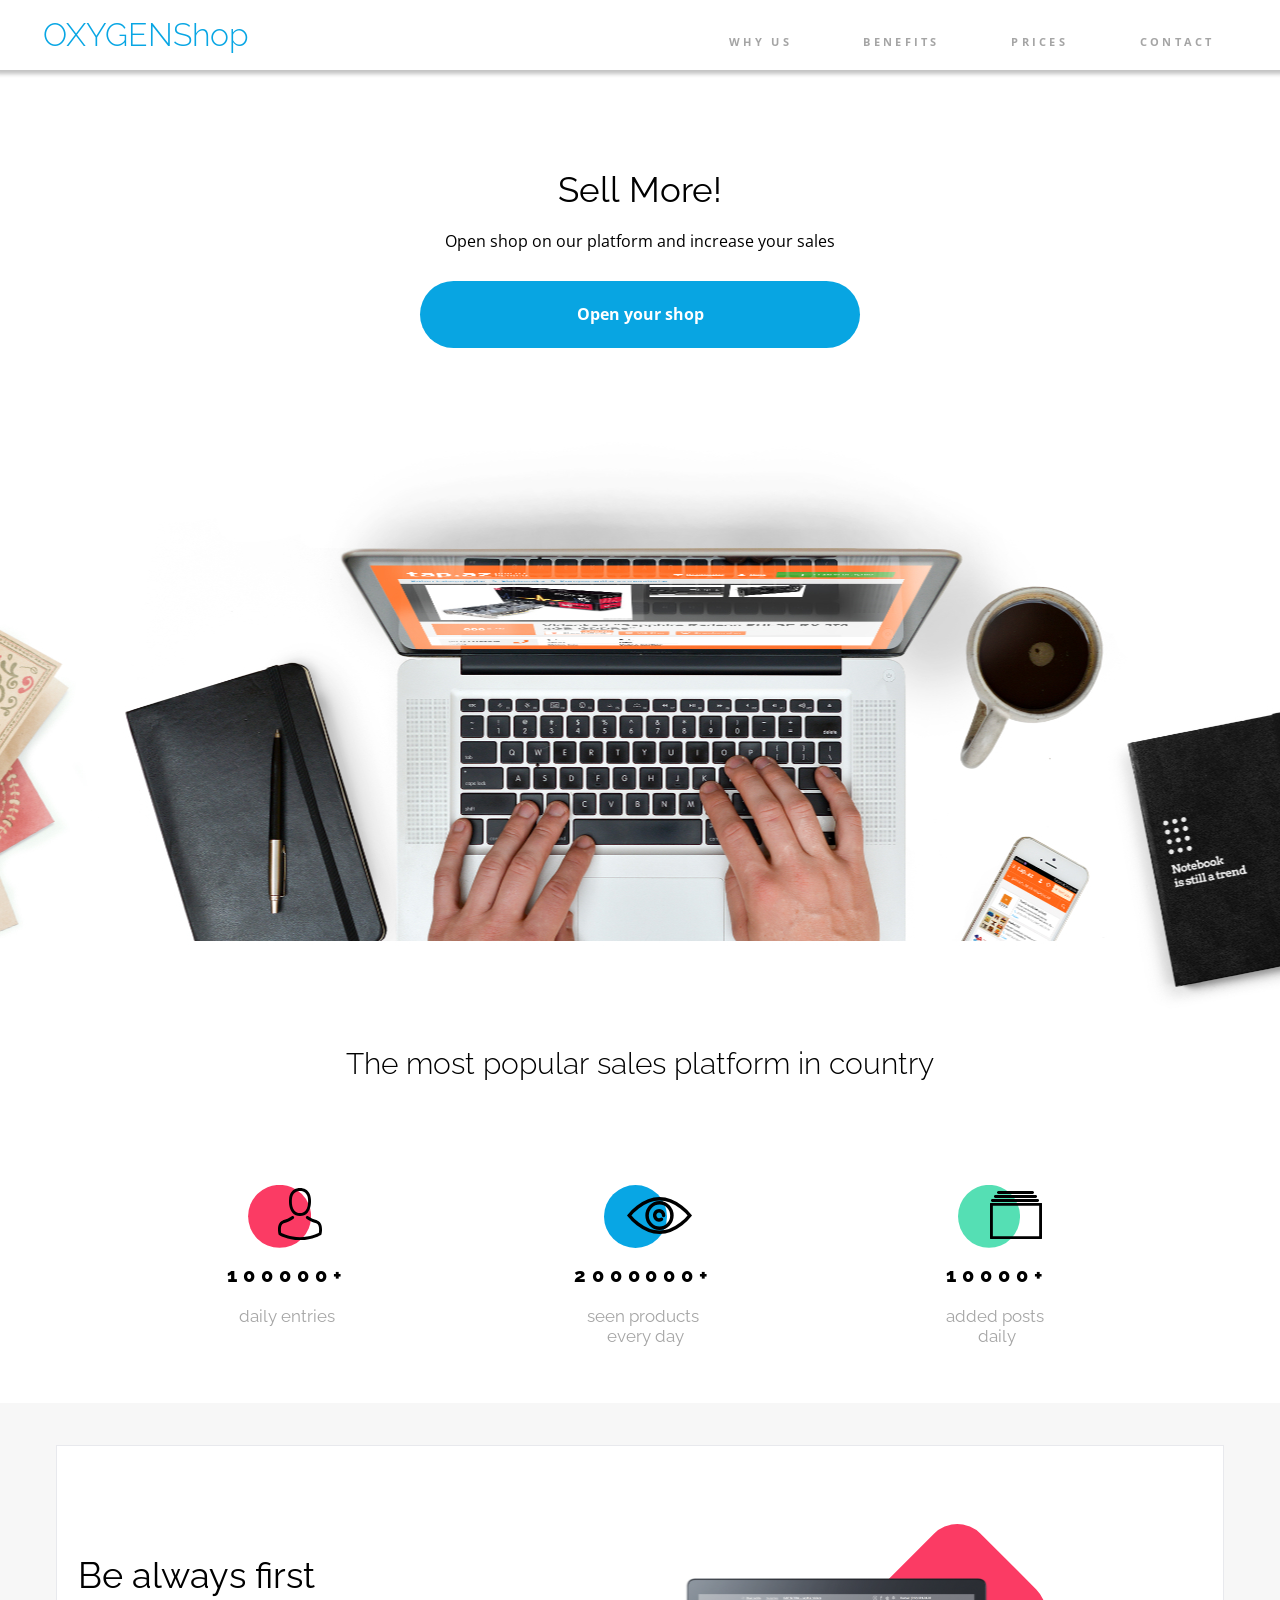
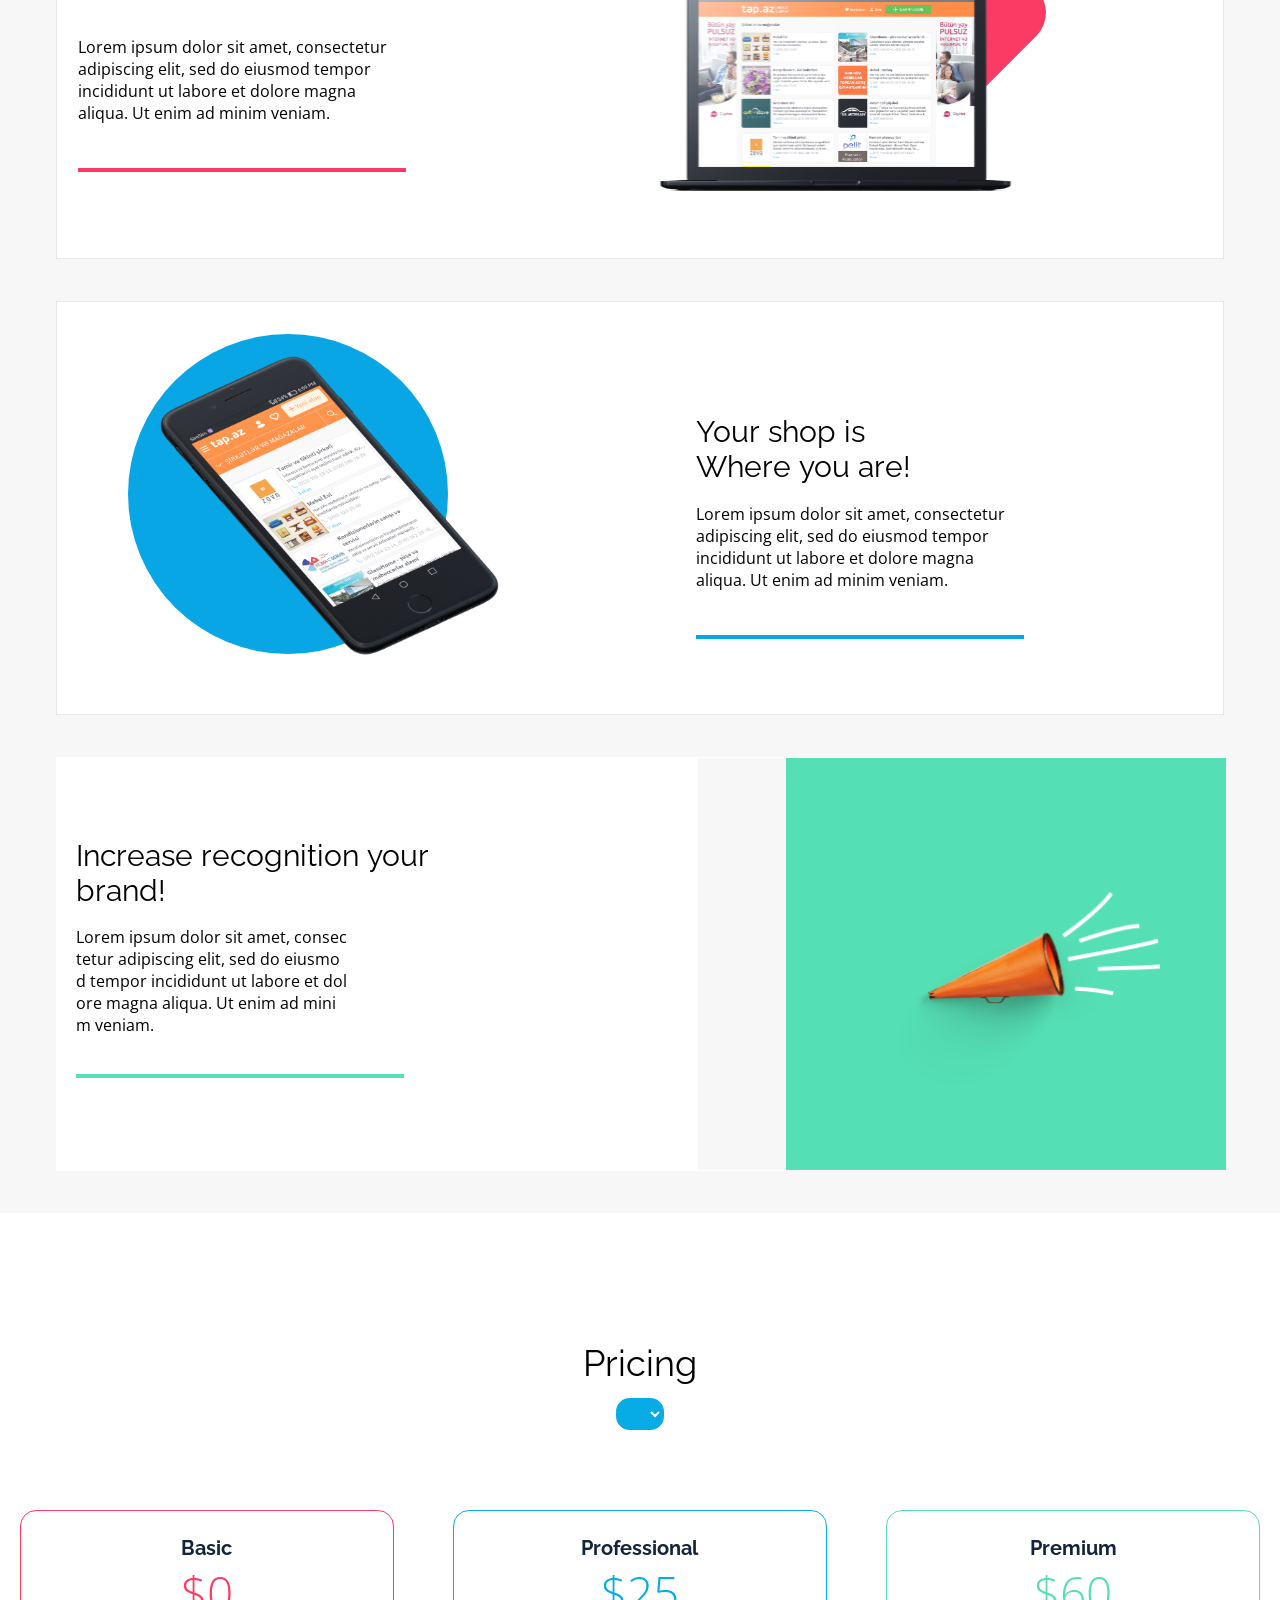
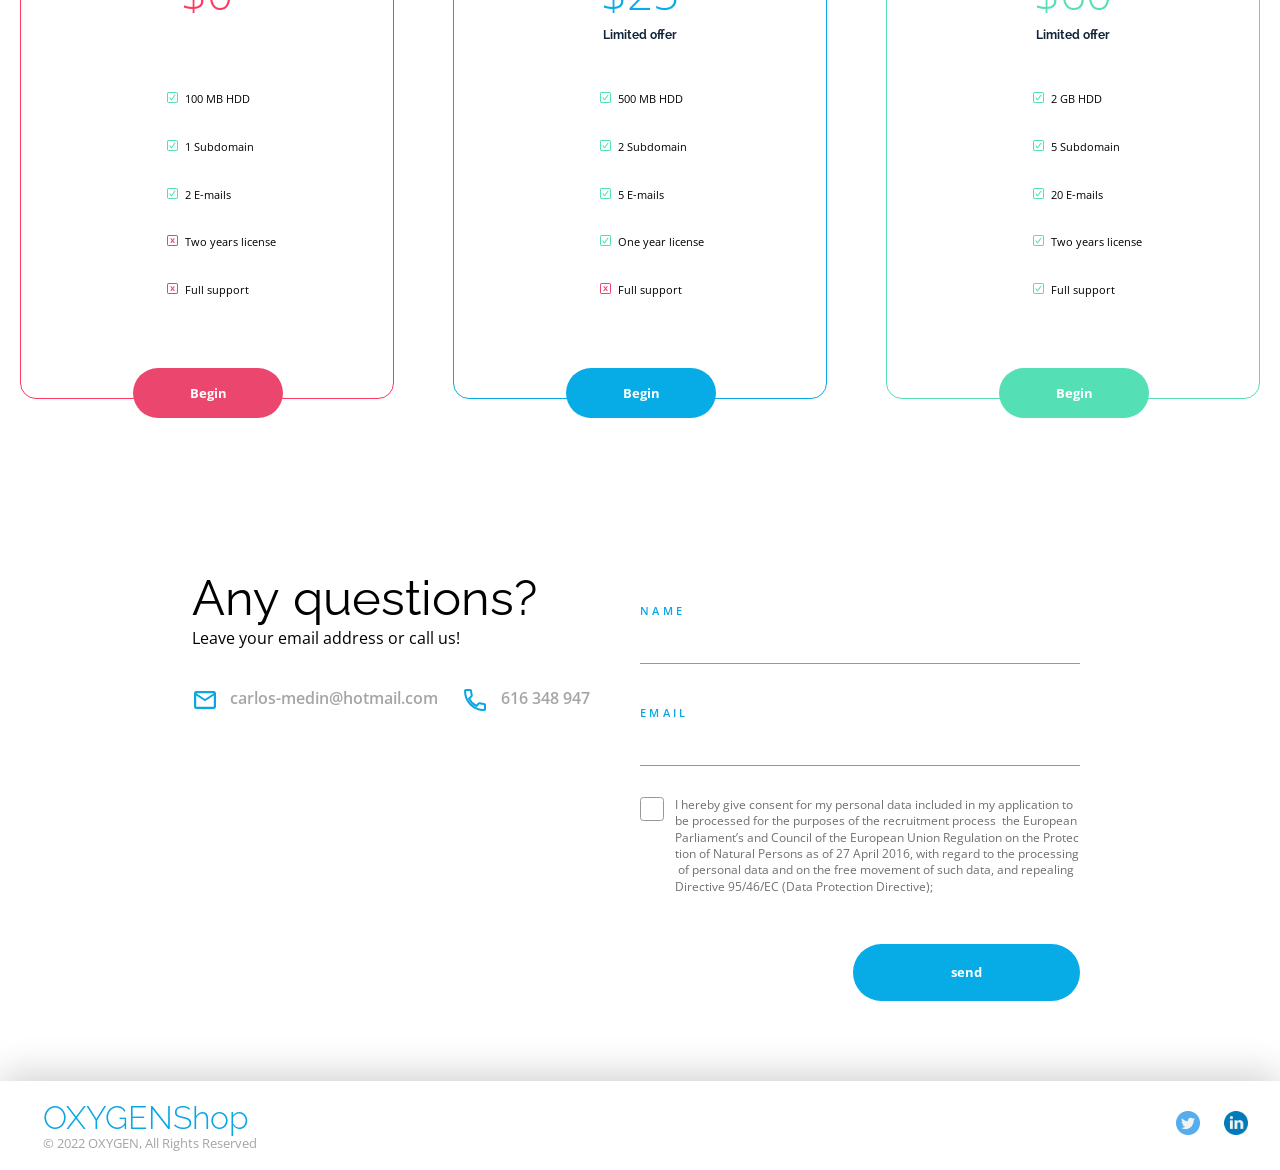
==== index.html @ fbd1d1e2 "Segunda subida - Aplicando JS - Precios" ====
<!DOCTYPE html>
<html lang="en">
<head>
    <meta charset="UTF-8">
    <meta name="viewport" content="width=device-width, initial-scale=1.0">
    <title>Document</title>
    <link type="text/css" href="./style/style.css" rel="stylesheet">
    <link type="text/css" href="./style/query.css" rel="stylesheet">
    <script src="./script/object/menu.js" defer></script>
    <script src="./script/object/bar.js" defer></script>
    <script type="module" src="./script/object/select.js" defer></script>
</head>
<body>
    <!--NAV-->
    <header id="nav" class="header">
        <span class="header__title">OXYGENShop</span>
        <div id="img_menu" class="header__menu"></div>
        <nav id="nav_content" class="header__nav visibility_hidden hide_menu">
            <ul>
                <li><a href="#whyus">Why Us</a></li>
                <li><a href="#benefits">Benefits</a></li>
                <li><a href="#prices">Prices</a></li>
                <li><a href="#contact">Contact</a></li>
            </ul>
        </nav>
    </header>
    <div>
        <div id="progress" class="bar"></div>
    </div>

    <!--MAIN-->
    <main class="main">
        <div class="main__content"> <!--Cambiar div a header-->
            <h1 class="main__content-titulo">Sell&nbsp;More!</h1>
            <p class="main__content-parrafo">Open&nbsp;shop&nbsp;on&nbsp;our&nbsp;platform&nbsp;and 
            increase&nbsp;your&nbsp;sales</p>
        </div>
        <div class="button">Open your shop</div>
    </main>

    <!--CARACTERISTICAS-->
    <section id="whyus" class="caracteristicas">
        <div class="caracteristicas__header"></div>
        <h2 class="caracteristicas__titulo">The&nbsp;most&nbsp;popular&nbsp;sales&nbsp;platform&nbsp;in&nbsp;country</h2>
        
        <div class="elementos">
            <div class="elemento">
                <div class="elemento__imagen"> <!--content Imagenes-->
                    <div class="elemento__imagen__uno"></div>
                    <div class="elemento__imagen__dos"></div>
                </div>
                <span class="elemento__numero">100000+</span>
                <span class="elemento__texto">
                    daily&nbsp;entries
                </span>
            </div>
            
            <div class="elemento">
                <div class="elemento__imagen"> <!--content Imagenes-->
                    <div class="elemento__imagen__uno2"></div>
                    <div class="elemento__imagen__dos2"></div>
                </div>
                <span class="elemento__numero">2000000+</span>
                <span class="elemento__texto">
                    seen&nbsp;products&nbsp;every&nbsp;day
                </span>
            </div>

            <div class="elemento">
                <div class="elemento__imagen"> <!--content Imagenes-->
                    <div class="elemento__imagen__uno3"></div>
                    <div class="elemento__imagen__dos3"></div>
                </div>
                <span class="elemento__numero">10000+</span>
                <span class="elemento__texto">
                    added&nbsp;posts&nbsp;daily
                </span>
            </div>
        </div>
    </section>

    <!--POS-->
    <section id="benefits" class="puntos">
        <div class="card card--padding card--responsive">
            <div class="card__imagen">
                <div class="card__imagen__uno"></div>
                <div class="card__imagen__dos"></div>
            </div>
            <div class="card__texto">
                <h2 class="card__titulo">Be&nbsp;always&nbsp;first</h2>
                <p class="card__parrafo">
                    Lorem&nbsp;ipsum&nbsp;dolor&nbsp;sit&nbsp;amet,&nbsp;consectetur
                    <span>adipiscing&nbsp;elit,&nbsp;sed&nbsp;do&nbsp;eiusmod&nbsp;tempor</span>
                    <span>incididunt&nbsp;ut&nbsp;labore&nbsp;et&nbsp;dolore&nbsp;magna</span>
                    aliqua.&nbsp;Ut&nbsp;enim&nbsp;ad&nbsp;minim&nbsp;veniam.
                </p>
                <hr class="card__separador--rojo">
            </div>
        </div>

        <div class="card card--padding">
            <div class="card__imagen">
                <div class="card__imagen__uno2"></div>
                <div class="card__imagen__dos2"></div>
            </div>
            <div class="card__texto">
                <h2 class="card__titulo2"><span>Your&nbsp;shop&nbsp;is</span><span>Where&nbsp;you&nbsp;are!</span></h2>
                <p class="card__parrafo">
                    Lorem&nbsp;ipsum&nbsp;dolor&nbsp;sit&nbsp;amet,&nbsp;consectetur
                    <span>adipiscing&nbsp;elit,&nbsp;sed&nbsp;do&nbsp;eiusmod&nbsp;tempor</span>
                    <span>incididunt&nbsp;ut&nbsp;labore&nbsp;et&nbsp;dolore&nbsp;magna</span>
                    aliqua.&nbsp;Ut&nbsp;enim&nbsp;ad&nbsp;minim&nbsp;veniam.
                </p>
                <hr class="card__separador--azul">
            </div>
        </div>

        <div class="card card--redimension">
            <div class="card__texto card__texto--center">
                <h2 class="card__titulo3"><span class="card__span">Increase</span><span class="card__span">&nbsp;recognition&nbsp;your</span><span>brand!</span></h2>
                <p class="card__parrafo2">
                    Lorem&nbsp;ipsum&nbsp;dolor&nbsp;sit&nbsp;amet,&nbsp;consectetur&nbsp;adipiscing&nbsp;elit,&nbsp;sed&nbsp;do&nbsp;eiusmod&nbsp;tempor&nbsp;incididunt&nbsp;ut&nbsp;labore&nbsp;et&nbsp;dolore&nbsp;magna&nbsp;aliqua.&nbsp;Ut&nbsp;enim&nbsp;ad&nbsp;minim&nbsp;veniam.
                </p>
                <hr class="card__separador--verde">
            </div>
            
            <div class="card--background">
                <div class="card__imagen2">
                    <div class="card__imagen2__uno3"></div>
                </div>
            </div>
        </div>
    </section>

    <!-- PRECIOS //EUR, USD, GBP -->
        <section id="prices" class="precios"> 
            <h2 class="precios__titulo">Pricing</h2>
            <select class="precios__unidades" id="unidad_precio">
                <!--<option value="EUR">EUR</option>
                <option value="USD">USD</option>
                <option value="GBP">GBP</option>-->
            </select>
            <div class="precios__content">
                <div class="precio precio--basic"><!--class=Preciocontainer-->
                    <div class="precio__content"><!--Precio Standar-->
                        <span class="precio__content__tit">Basic</span>
                        <span class="precio__content__eur precio__content__eur--basic">$0</span>
                        <span class="precio__content__oferta precio__content__oferta--display">Limited offer</span>
                    </div>
                    <div class="precio__lista">
                        <ul>
                            <li class="check">100&nbsp;MB&nbsp;HDD</li>
                            <li class="check">1&nbsp;Subdomain</li>
                            <li class="check">2&nbsp;E-mails</li>
                            <li class="none">Two&nbsp;years&nbsp;license</li>
                            <li class="none">Full&nbsp;support</li>
                        </ul>
                    </div>
                    <div class="precio__boton precio__boton--basic">Begin</div>
                </div>

                <div class="precio precio--professional">
                    <div class="precio__content precio__content--margin"><!--Precio Professional-->
                        <span class="precio__content__tit">Professional</span>
                        <span class="precio__content__eur precio__content__eur--professional">$25</span>
                        <span class="precio__content__oferta">Limited offer</span>
                    </div>
                    <div class="precio__lista">
                        <ul>
                            <li class="check">500&nbsp;MB&nbsp;HDD</li>
                            <li class="check">2&nbsp;Subdomain</li>
                            <li class="check">5&nbsp;E-mails</li>
                            <li class="check">One&nbsp;year&nbsp;license</li>
                            <li class="none">Full&nbsp;support</li>
                        </ul>
                    </div>
                    <div class="precio__boton precio__boton--professional">Begin</div>
                </div>

                <div class="precio precio--premium">
                    <div class="precio__content precio__content--margin"><!--Precio Premium-->
                        <span class="precio__content__tit">Premium</span>
                        <span class="precio__content__eur precio__content__eur--premium">$60</span>
                        <span class="precio__content__oferta">Limited offer</span>
                    </div>
                    <div class="precio__lista">
                        <ul>
                            <li class="check">2&nbsp;GB&nbsp;HDD</li>
                            <li class="check">5&nbsp;Subdomain</li>
                            <li class="check">20&nbsp;E-mails</li>
                            <li class="check">Two&nbsp;years&nbsp;license</li>
                            <li class="check">Full&nbsp;support</li>
                        </ul>
                    </div>
                    <div class="precio__boton precio__boton--premium">Begin</div>
                </div>
            </div>
        </section>

        <section id="contact" class="form"> 
            <div class="form__contact">
                <h2 class="form__titulo">Any&nbsp;questions?</h2>
                <p class="form__parrafo">Leave&nbsp;your&nbsp;email&nbsp;address&nbsp;or&nbsp;call&nbsp;us!</p>
                
                <div class="form__mail">
                    <div class="form__mail__imagen"></div>
                    <div class="form__mail__info">carlos-medin@hotmail.com</div>
                </div>
                
                <div class="form__telefono">
                    <div class="form__telefono__imagen"></div>
                    <div class="form__telefono__info">616&nbsp;348&nbsp;947</div>
                </div>
            </div>
            
            <form class="form__inputs">
                <div class="form__inputs__text">
                    <div class="form__name">
                        <label for="nombre" class="form__name__label">NAME</label>
                        <input type="text" id="nombre" name="nombre" pattern="[a-zA-Z]"
                            maxlength="15"  class="form__name__input" required>
                    </div>
                    <div class="form__email">
                        <label for="email" class="form__email__label">EMAIL</label>
                        <input type="email" id="email" name="email" pattern="^[a-zA-Z0-9._-]+@[a-zA-Z0-9.-]+\.[a-zA-Z]{2,6}$"
                            maxlength="35" class="form__email__input" required>
                    </div>
                </div>
                <div class="form__checkbox">
                    <input type="checkbox" id="check" name="check" class="form__checkbox__input" required>
                    <label for="check" class="form__checkbox__label">
                        I&nbsp;hereby&nbsp;give&nbsp;consent&nbsp;for&nbsp;my&nbsp;personal&nbsp;data&nbsp;included&nbsp;in&nbsp;my&nbsp;application&nbsp;to&nbsp;be&nbsp;processed&nbsp;for&nbsp;the&nbsp;purposes&nbsp;of&nbsp;the&nbsp;recruitment&nbsp;process&nbsp&nbsp;the&nbsp;European&nbsp;Parliament’s&nbsp;and&nbsp;Council&nbsp;of&nbsp;the&nbsp;European&nbsp;Union&nbsp;Regulation&nbsp;on&nbsp;the&nbsp;Protection&nbsp;of&nbsp;Natural&nbsp;Persons&nbsp;as&nbsp;of&nbsp;27&nbsp;April&nbsp;2016,&nbsp;with&nbsp;regard&nbsp;to&nbsp;the&nbsp;processing&nbsp;of&nbsp;personal&nbsp;data&nbsp;and&nbsp;on&nbsp;the&nbsp;free&nbsp;movement&nbsp;of&nbsp;such&nbsp;data,&nbsp;and&nbsp;repealing&nbsp;Directive&nbsp;95/46/EC&nbsp;(Data&nbsp;Protection&nbsp;Directive);
                    </label>
                </div>
                <div class="form__boton">
                    <input type="submit" class="form__btn" value="send">
                </div>
            </form>
        </section> <!--.+@gmail\.com-->

        
        <footer class="footer">
            <a href="#nav">
                <div class="footer__texto">
                    <span class="footer__title">OXYGENShop</span>
                    <span class="footer__sub">
                        ©&nbsp;2022&nbsp;OXYGEN,&nbsp;All&nbsp;Rights&nbsp;Reserved
                    </span>
                </div>
            </a>
            
            <div class="footer__imagenes">
                <a href="https://www.linkedin.com/in/carlosmedinasalas/" target="_blank"><div class="footer__imagenes__twitter"></div></a>
                <a href="https://www.linkedin.com/in/carlosmedinasalas/" target="_blank"><div class="footer__imagenes__facebook"></div></a>
            </div>
        </footer>
        
</body>
</html>
---- style/style.css ----
@import url('./nav.css');
@import url('./main.css');
@import url('./caracteristicas.css');
@import url('./card.css');
@import url('./card_precio.css');
@import url('./form.css');
@import url('./footer.css');

@font-face {
    font-family: 'Raleway';
    src: url('../recursos/fonts/Raleway.ttf');
}

@font-face {
    font-family: 'Open Sans';
    src: url('../recursos/fonts/OpenSans.ttf');
}

html{
    scroll-behavior: smooth;
}

* {
    box-sizing: border-box;
    margin: 0;
    padding: 0;
}

body {
    min-width: 320px;
}
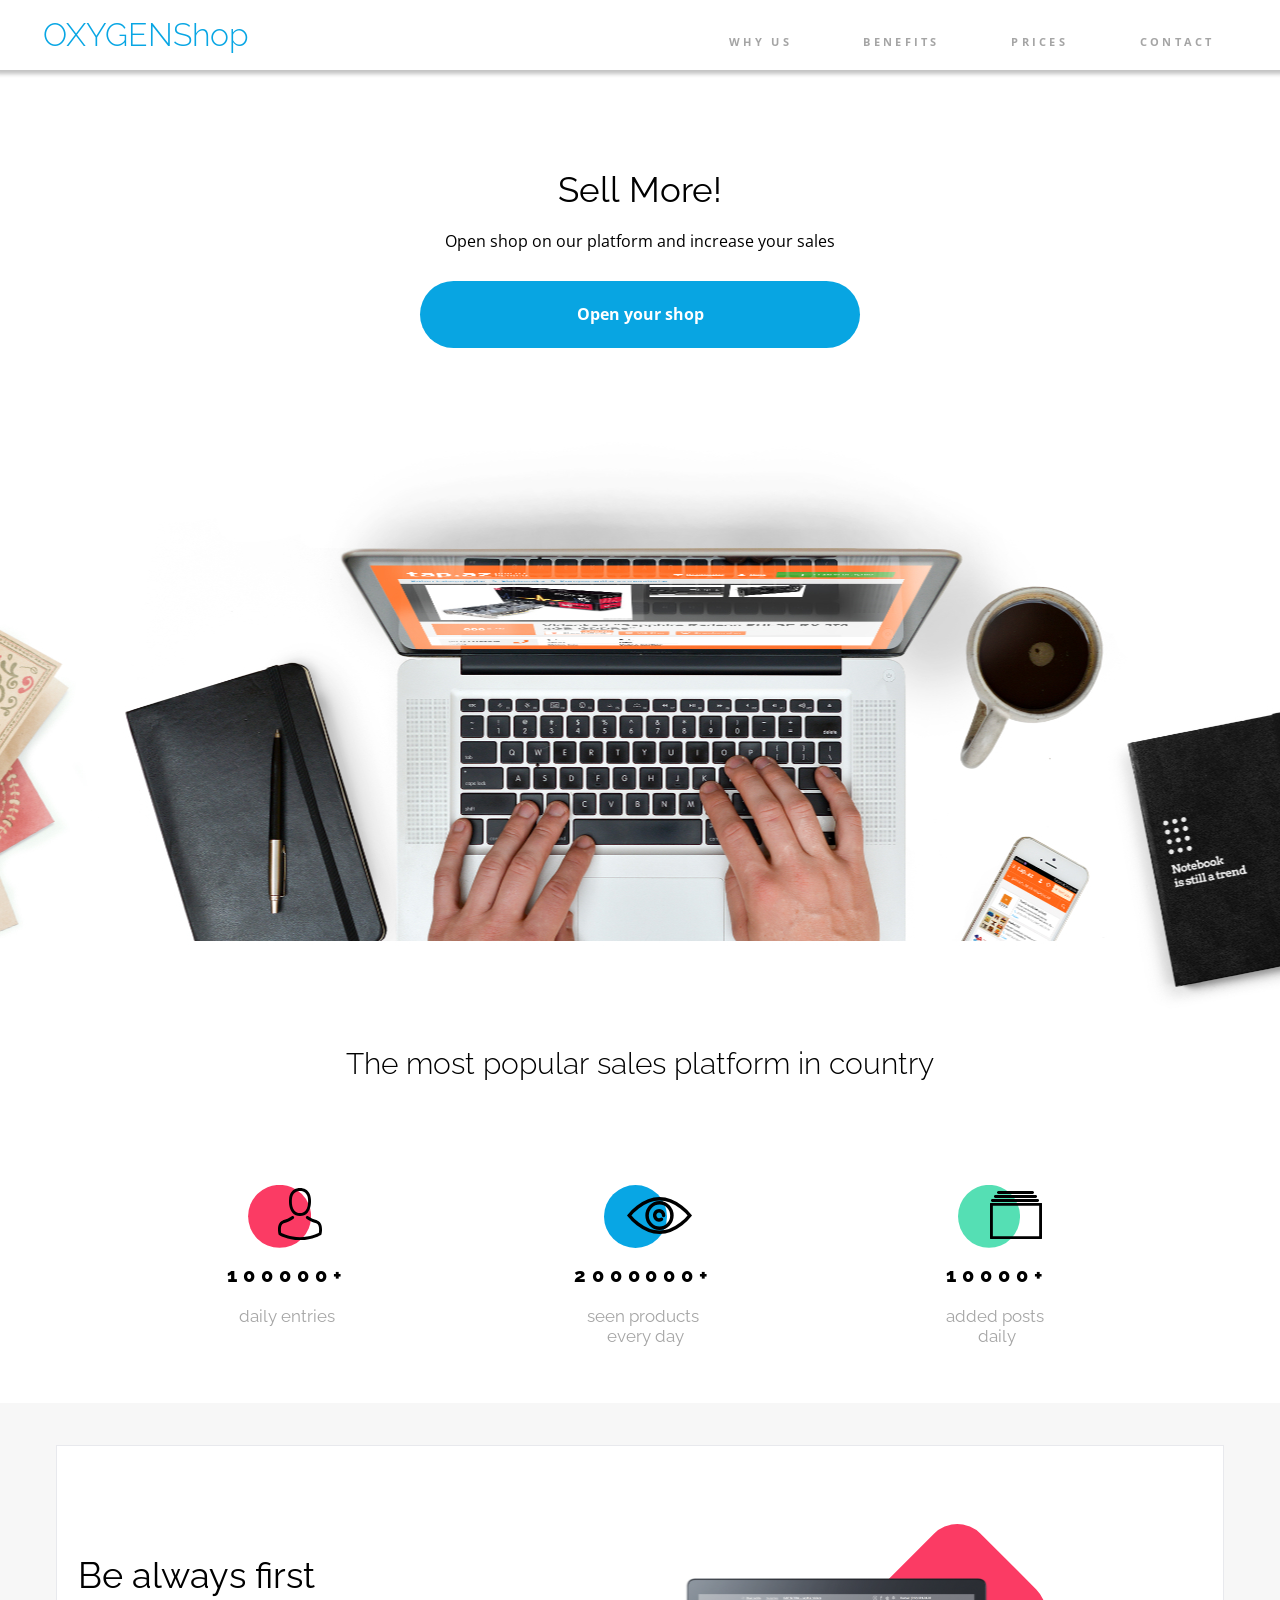
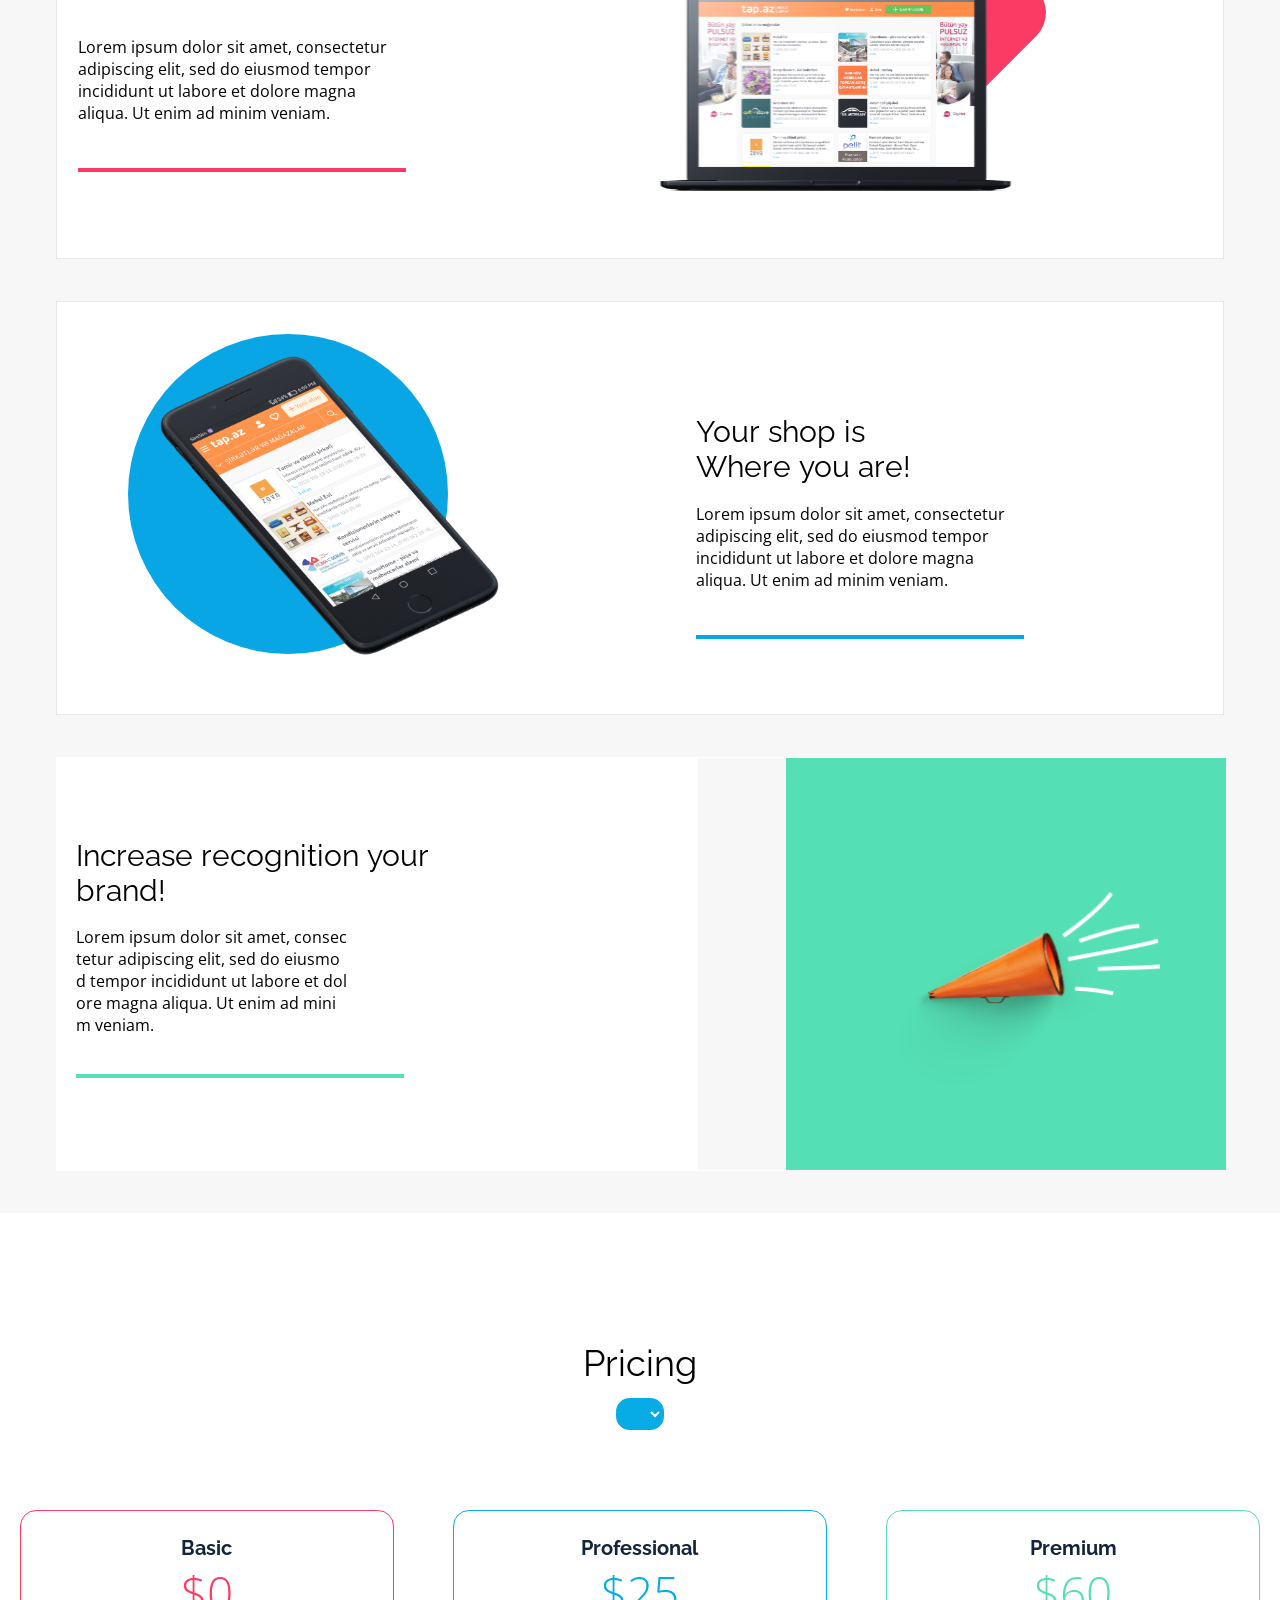
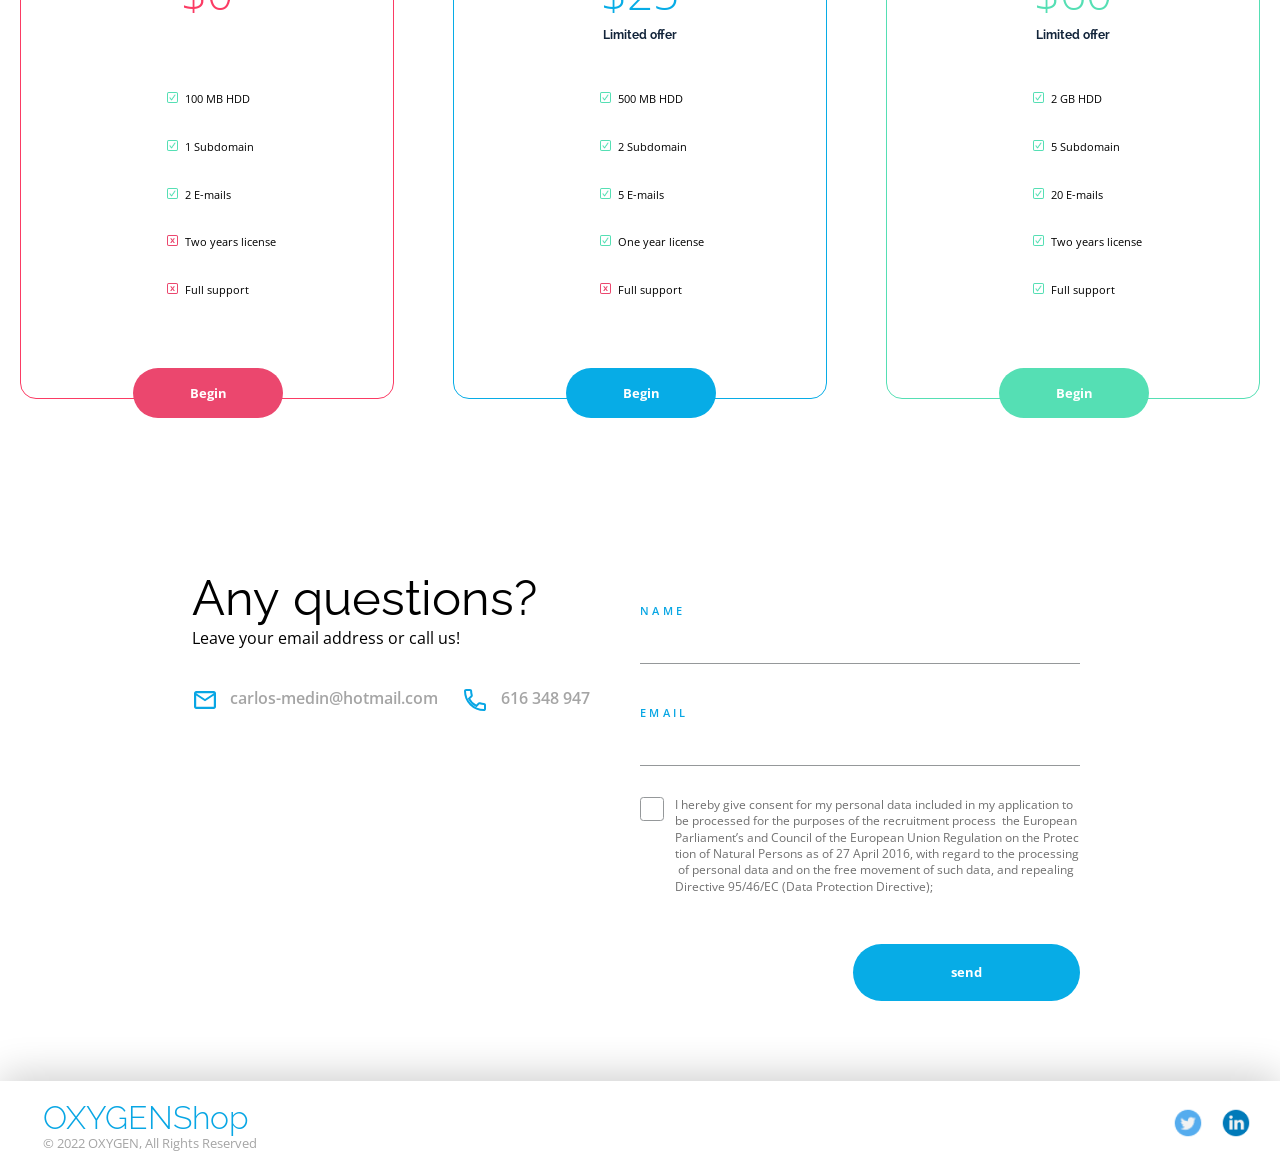
==== commit 0ab4b27b: "Tercera subida - Aplicando JS - Precios y btnup" ====
--- a/index.html
+++ b/index.html
@@ -5,10 +5,10 @@
     <meta name="viewport" content="width=device-width, initial-scale=1.0">
     <title>Document</title>
     <link type="text/css" href="./style/style.css" rel="stylesheet">
-    <link type="text/css" href="./style/query.css" rel="stylesheet">
     <script src="./script/object/menu.js" defer></script>
     <script src="./script/object/bar.js" defer></script>
     <script type="module" src="./script/object/select.js" defer></script>
+    <script src="./script/object/btnup.js" defer></script>
 </head>
 <body>
     <!--NAV-->
@@ -28,6 +28,11 @@
         <div id="progress" class="bar"></div>
     </div>
 
+    <!--boton up-->
+    <div id="btnup" class="btnup">
+        <div class="btnup__img"></div>
+    </div>
+
     <!--MAIN-->
     <main class="main">
         <div class="main__content"> <!--Cambiar div a header-->
@@ -135,10 +140,7 @@
     <!-- PRECIOS //EUR, USD, GBP -->
         <section id="prices" class="precios"> 
             <h2 class="precios__titulo">Pricing</h2>
-            <select class="precios__unidades" id="unidad_precio">
-                <!--<option value="EUR">EUR</option>
-                <option value="USD">USD</option>
-                <option value="GBP">GBP</option>-->
+            <select class="precios__unidades" id="unidad_precio"> <!--SELECT UNIDADES-->
             </select>
             <div class="precios__content">
                 <div class="precio precio--basic"><!--class=Preciocontainer-->
--- a/style/style.css
+++ b/style/style.css
@@ -5,6 +5,7 @@
 @import url('./card_precio.css');
 @import url('./form.css');
 @import url('./footer.css');
+@import url('./btnup.css');
 
 @font-face {
     font-family: 'Raleway';
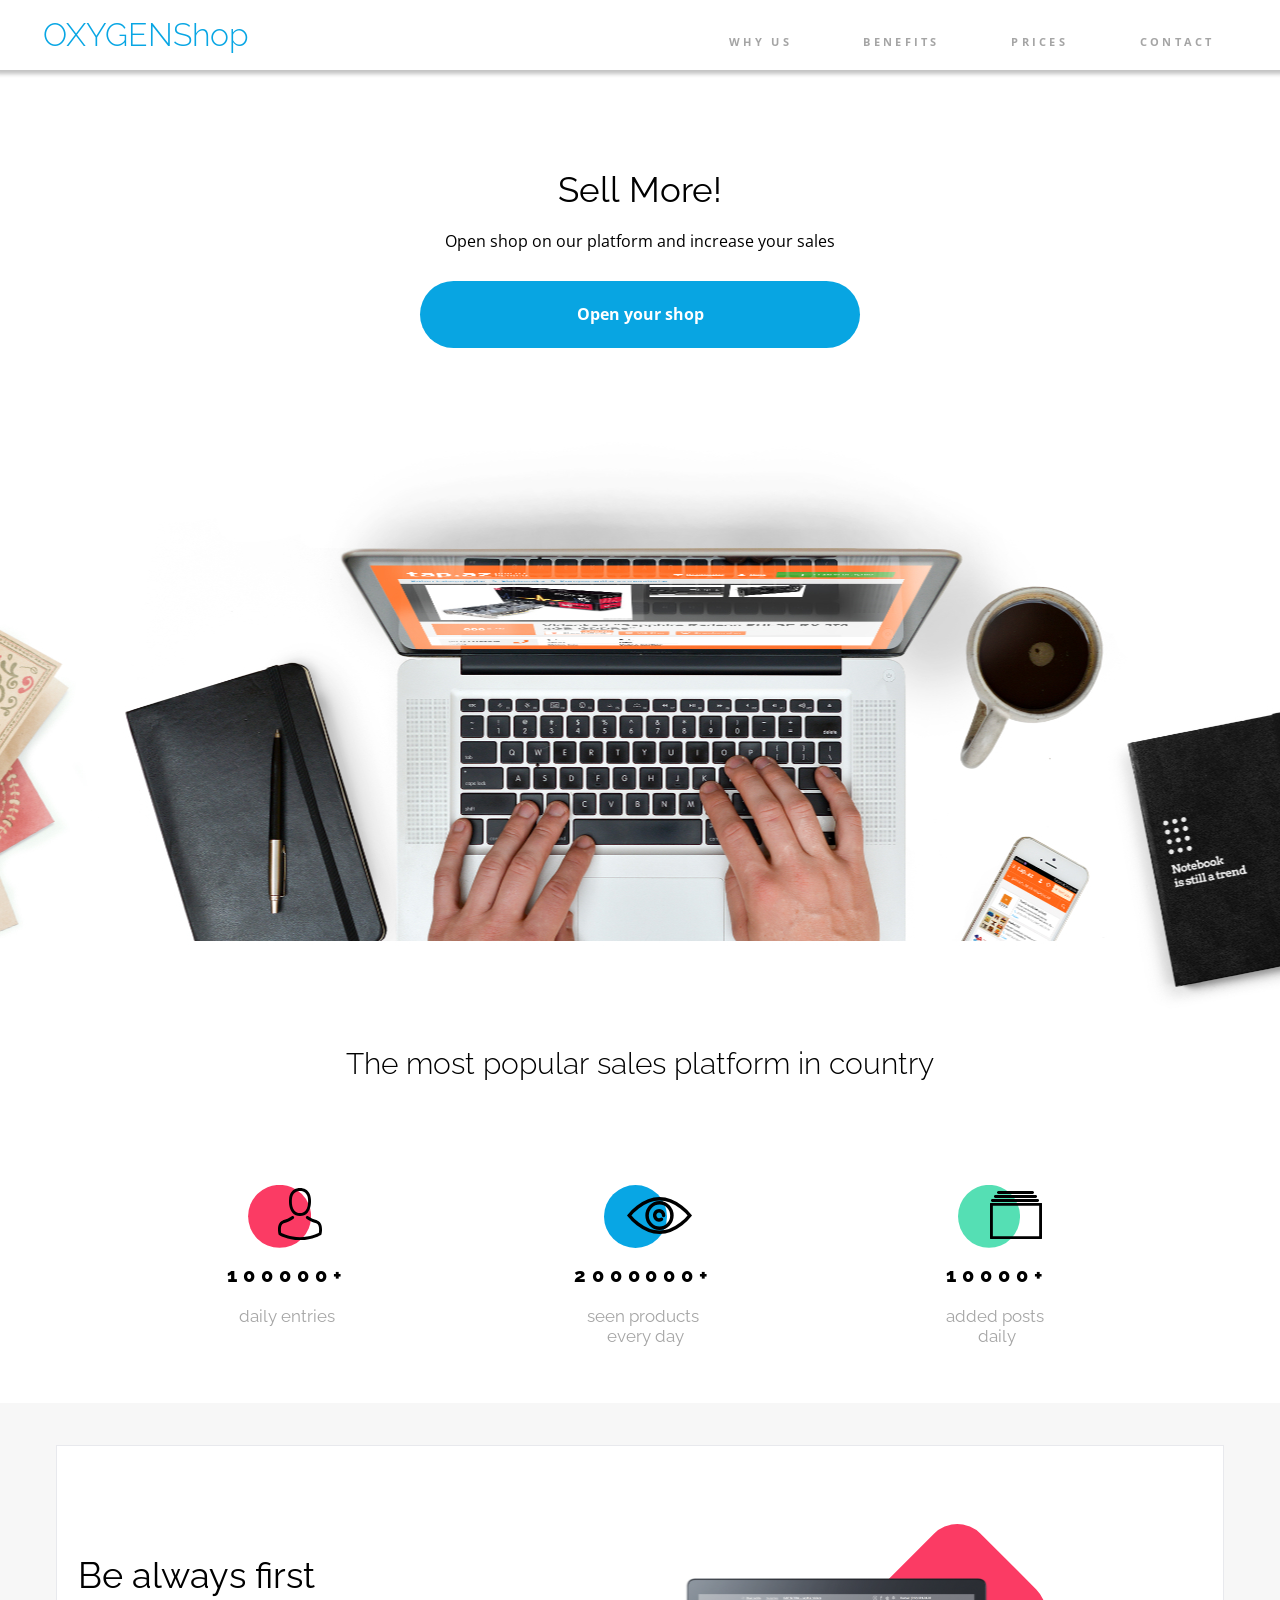
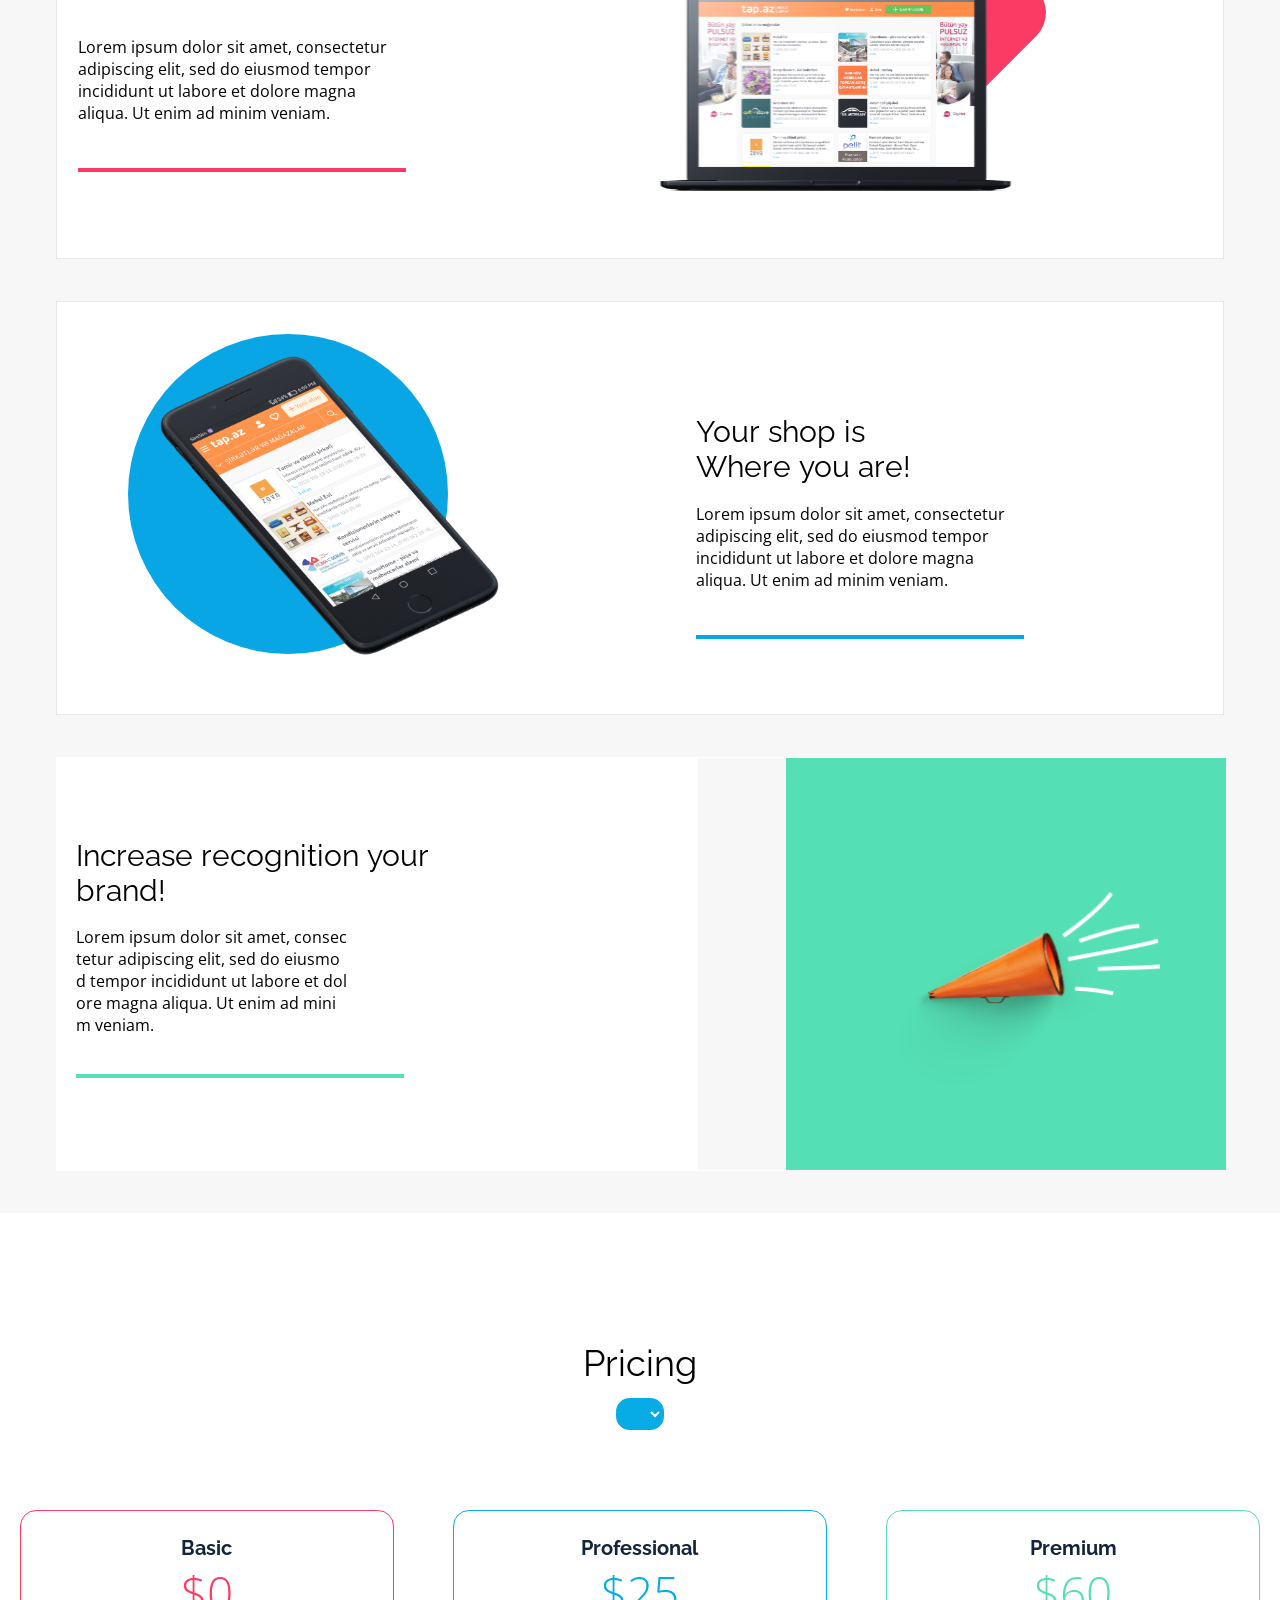
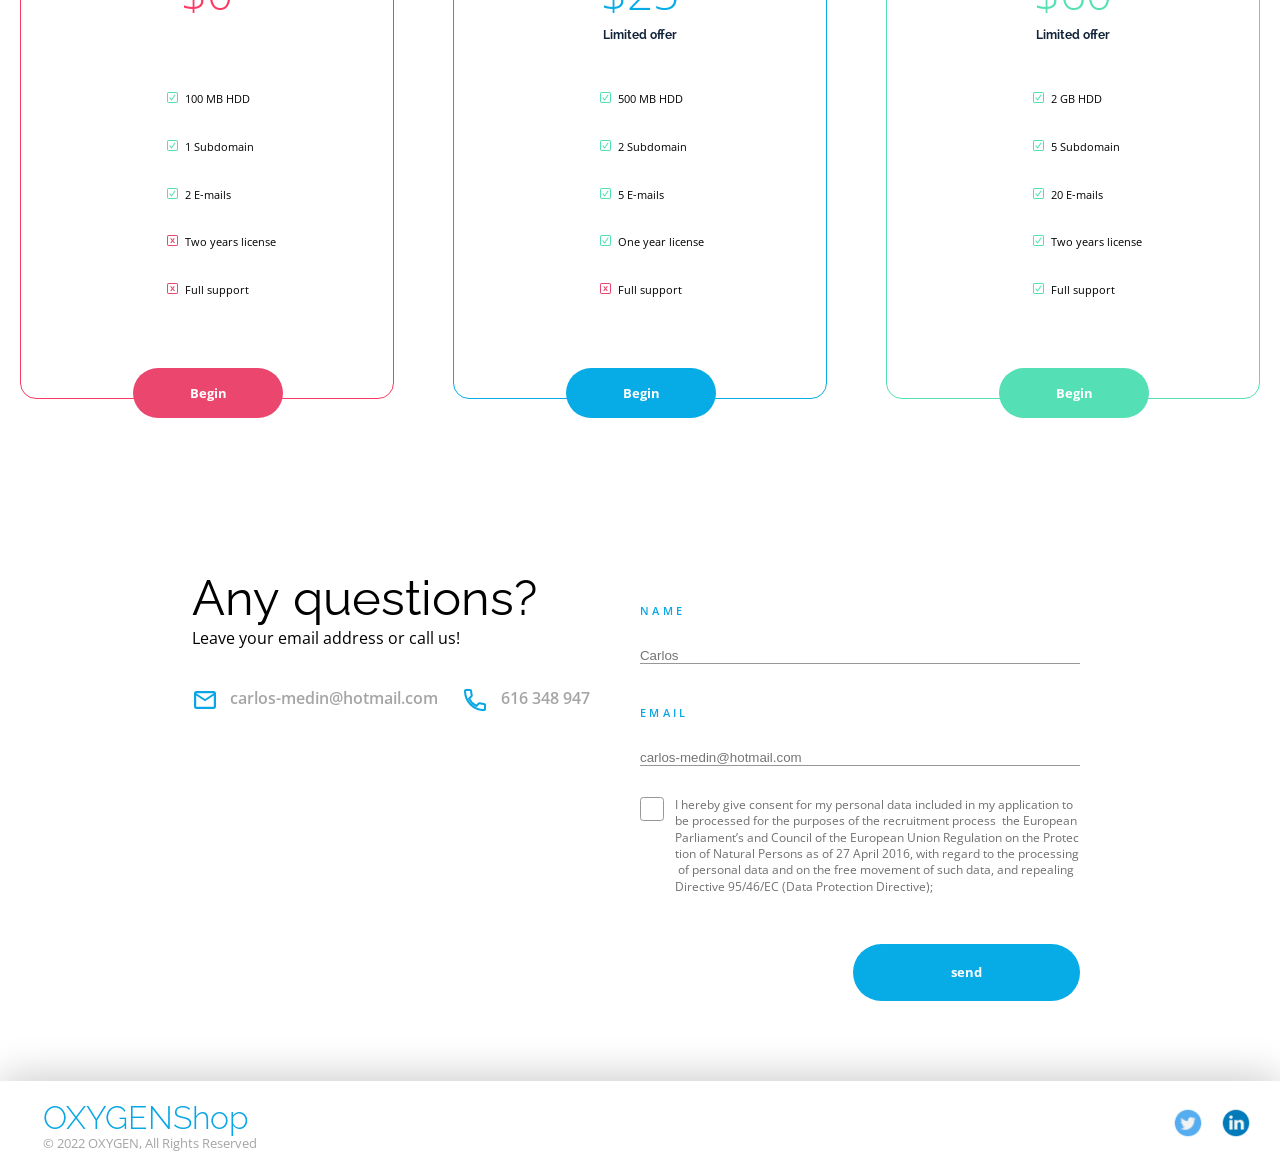
==== commit 2fc9ee6c: "Quinta subida - Aplicando JS - Formulario" ====
--- a/index.html
+++ b/index.html
@@ -9,6 +9,7 @@
     <script src="./script/object/bar.js" defer></script>
     <script type="module" src="./script/object/select.js" defer></script>
     <script src="./script/object/btnup.js" defer></script>
+    <script src="./script/helperForm.js" defer></script>
 </head>
 <body>
     <!--NAV-->
@@ -24,8 +25,22 @@
             </ul>
         </nav>
     </header>
-    <div>
-        <div id="progress" class="bar"></div>
+    <div class="bae"><!--Bar esta en nav.scss-->
+        <div id="progress" class="bar__progress"></div>
+    </div>
+
+    <!--DIV Notificaciones-->
+    <div id="notificaciones" class="notificaciones notificaciones--hide">
+        <div class="notificaciones__message">
+            <h3>Formato de Formulario</h3>
+            <ul>
+                <li>Nombre y Correo obligatorios</li>
+                <li>Nombre, solo admite letras</li>
+                <li>Nombre, tiene una longitud minima de 2 letras</li>
+                <li>Correo, tiene un formato de: name@service.domain</li>
+                <li>Casilla marcada obligatoria</li>
+            </ul>
+        </div>
     </div>
 
     <!--boton up-->
@@ -215,21 +230,21 @@
                 </div>
             </div>
             
-            <form class="form__inputs">
+            <form class="form__inputs" id="formulario" action="" method="">
                 <div class="form__inputs__text">
                     <div class="form__name">
                         <label for="nombre" class="form__name__label">NAME</label>
-                        <input type="text" id="nombre" name="nombre" pattern="[a-zA-Z]"
-                            maxlength="15"  class="form__name__input" required>
+                        <input placeholder="Carlos" type="text" id="nombre" name="nombre" maxlength="25" class="form__name__input">
+                        <span id="message_nombre"></span>
                     </div>
                     <div class="form__email">
                         <label for="email" class="form__email__label">EMAIL</label>
-                        <input type="email" id="email" name="email" pattern="^[a-zA-Z0-9._-]+@[a-zA-Z0-9.-]+\.[a-zA-Z]{2,6}$"
-                            maxlength="35" class="form__email__input" required>
+                        <input placeholder="carlos-medin@hotmail.com" type="text" id="email" name="email" maxlength="35" class="form__email__input">
+                        <span id="message_email"></span>
                     </div>
                 </div>
                 <div class="form__checkbox">
-                    <input type="checkbox" id="check" name="check" class="form__checkbox__input" required>
+                    <input type="checkbox" id="check" name="check" class="form__checkbox__input">
                     <label for="check" class="form__checkbox__label">
                         I&nbsp;hereby&nbsp;give&nbsp;consent&nbsp;for&nbsp;my&nbsp;personal&nbsp;data&nbsp;included&nbsp;in&nbsp;my&nbsp;application&nbsp;to&nbsp;be&nbsp;processed&nbsp;for&nbsp;the&nbsp;purposes&nbsp;of&nbsp;the&nbsp;recruitment&nbsp;process&nbsp&nbsp;the&nbsp;European&nbsp;Parliament’s&nbsp;and&nbsp;Council&nbsp;of&nbsp;the&nbsp;European&nbsp;Union&nbsp;Regulation&nbsp;on&nbsp;the&nbsp;Protection&nbsp;of&nbsp;Natural&nbsp;Persons&nbsp;as&nbsp;of&nbsp;27&nbsp;April&nbsp;2016,&nbsp;with&nbsp;regard&nbsp;to&nbsp;the&nbsp;processing&nbsp;of&nbsp;personal&nbsp;data&nbsp;and&nbsp;on&nbsp;the&nbsp;free&nbsp;movement&nbsp;of&nbsp;such&nbsp;data,&nbsp;and&nbsp;repealing&nbsp;Directive&nbsp;95/46/EC&nbsp;(Data&nbsp;Protection&nbsp;Directive);
                     </label>
--- a/style/style.css
+++ b/style/style.css
@@ -6,6 +6,7 @@
 @import url('./form.css');
 @import url('./footer.css');
 @import url('./btnup.css');
+@import url('./notificaciones.css');
 
 @font-face {
     font-family: 'Raleway';
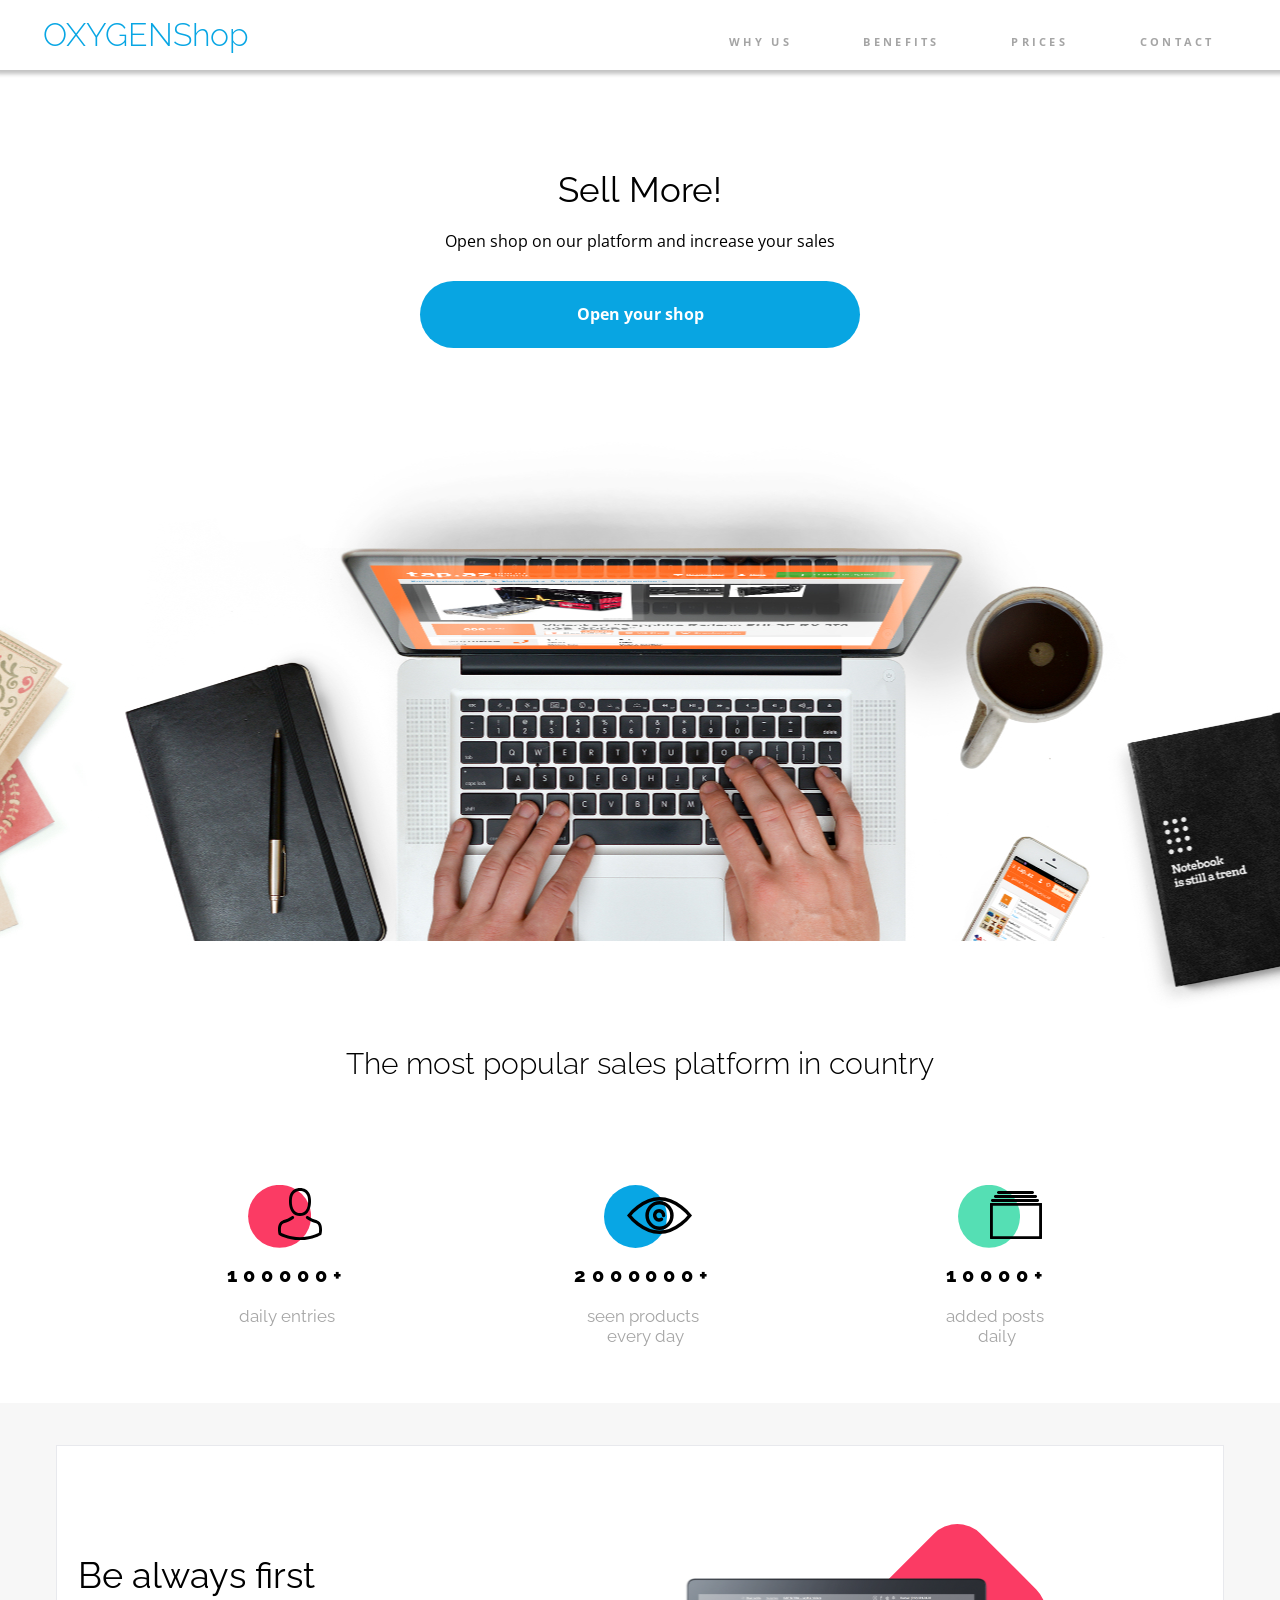
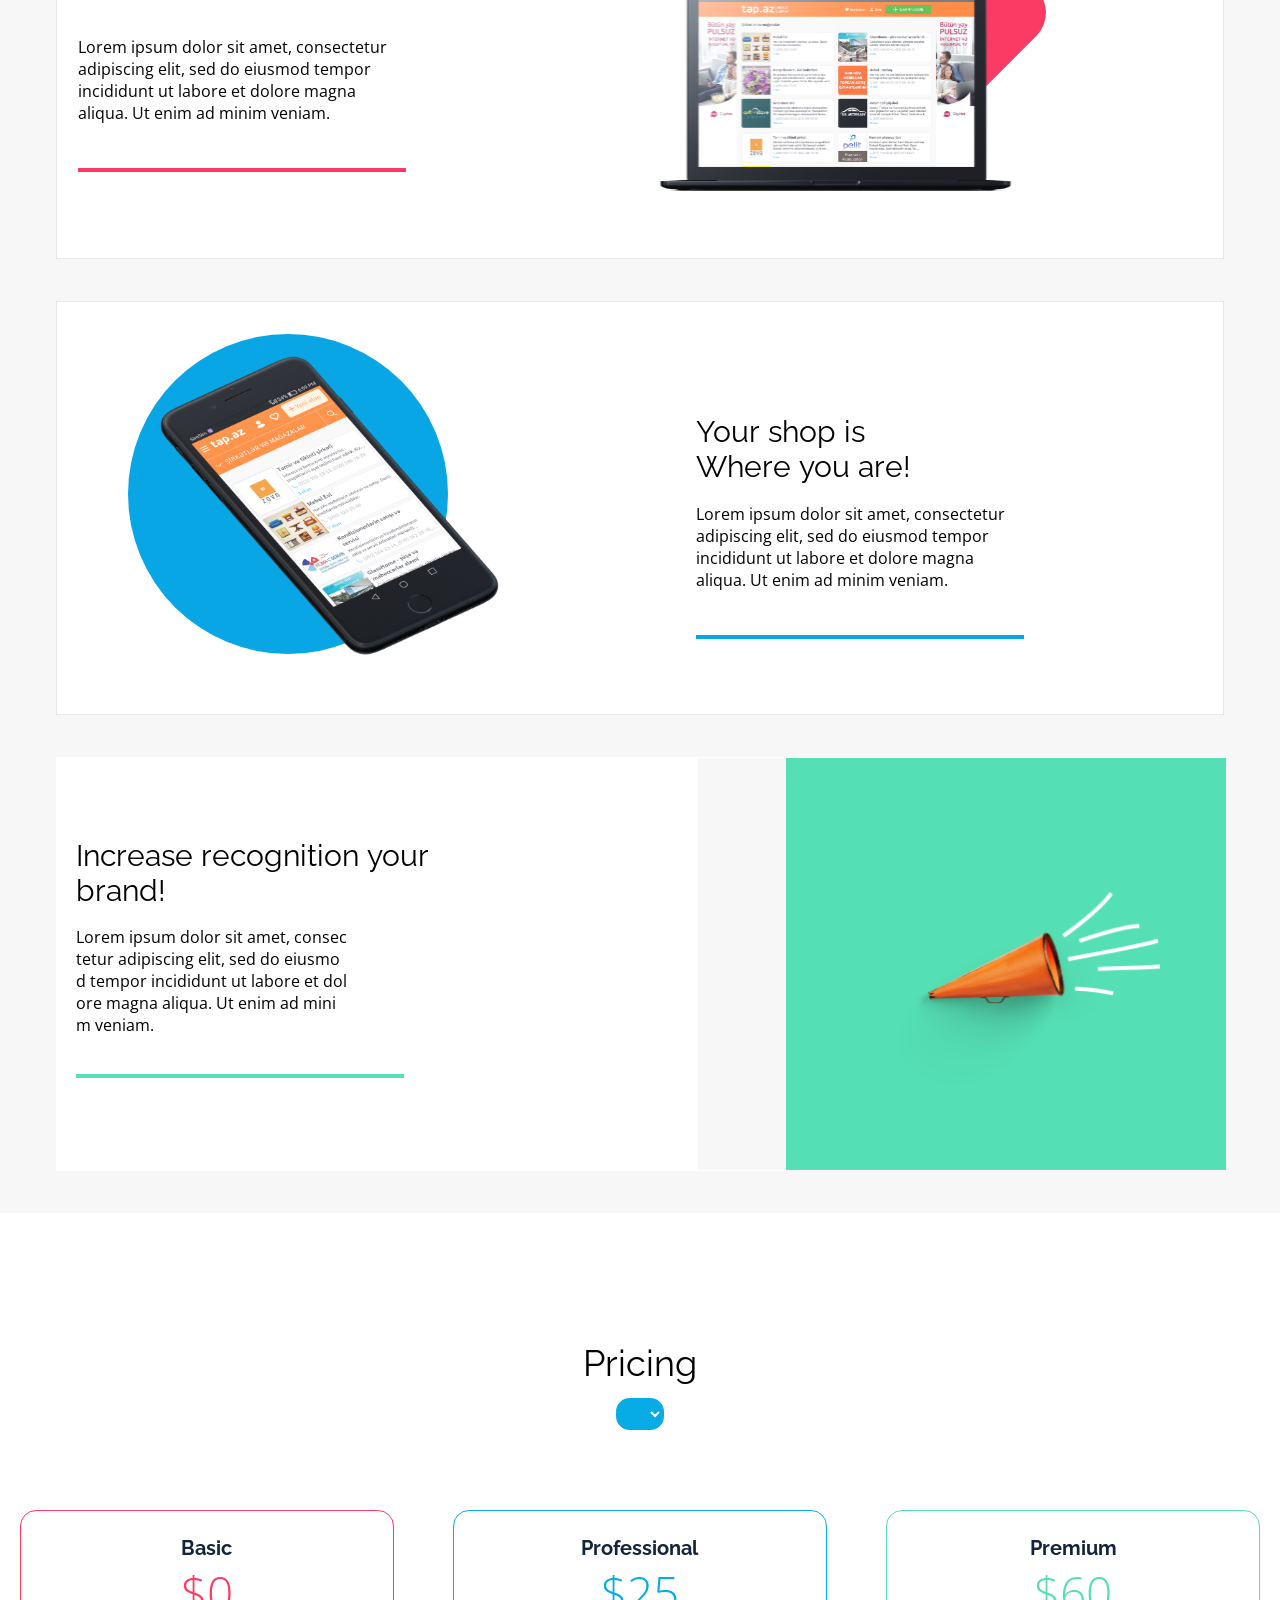
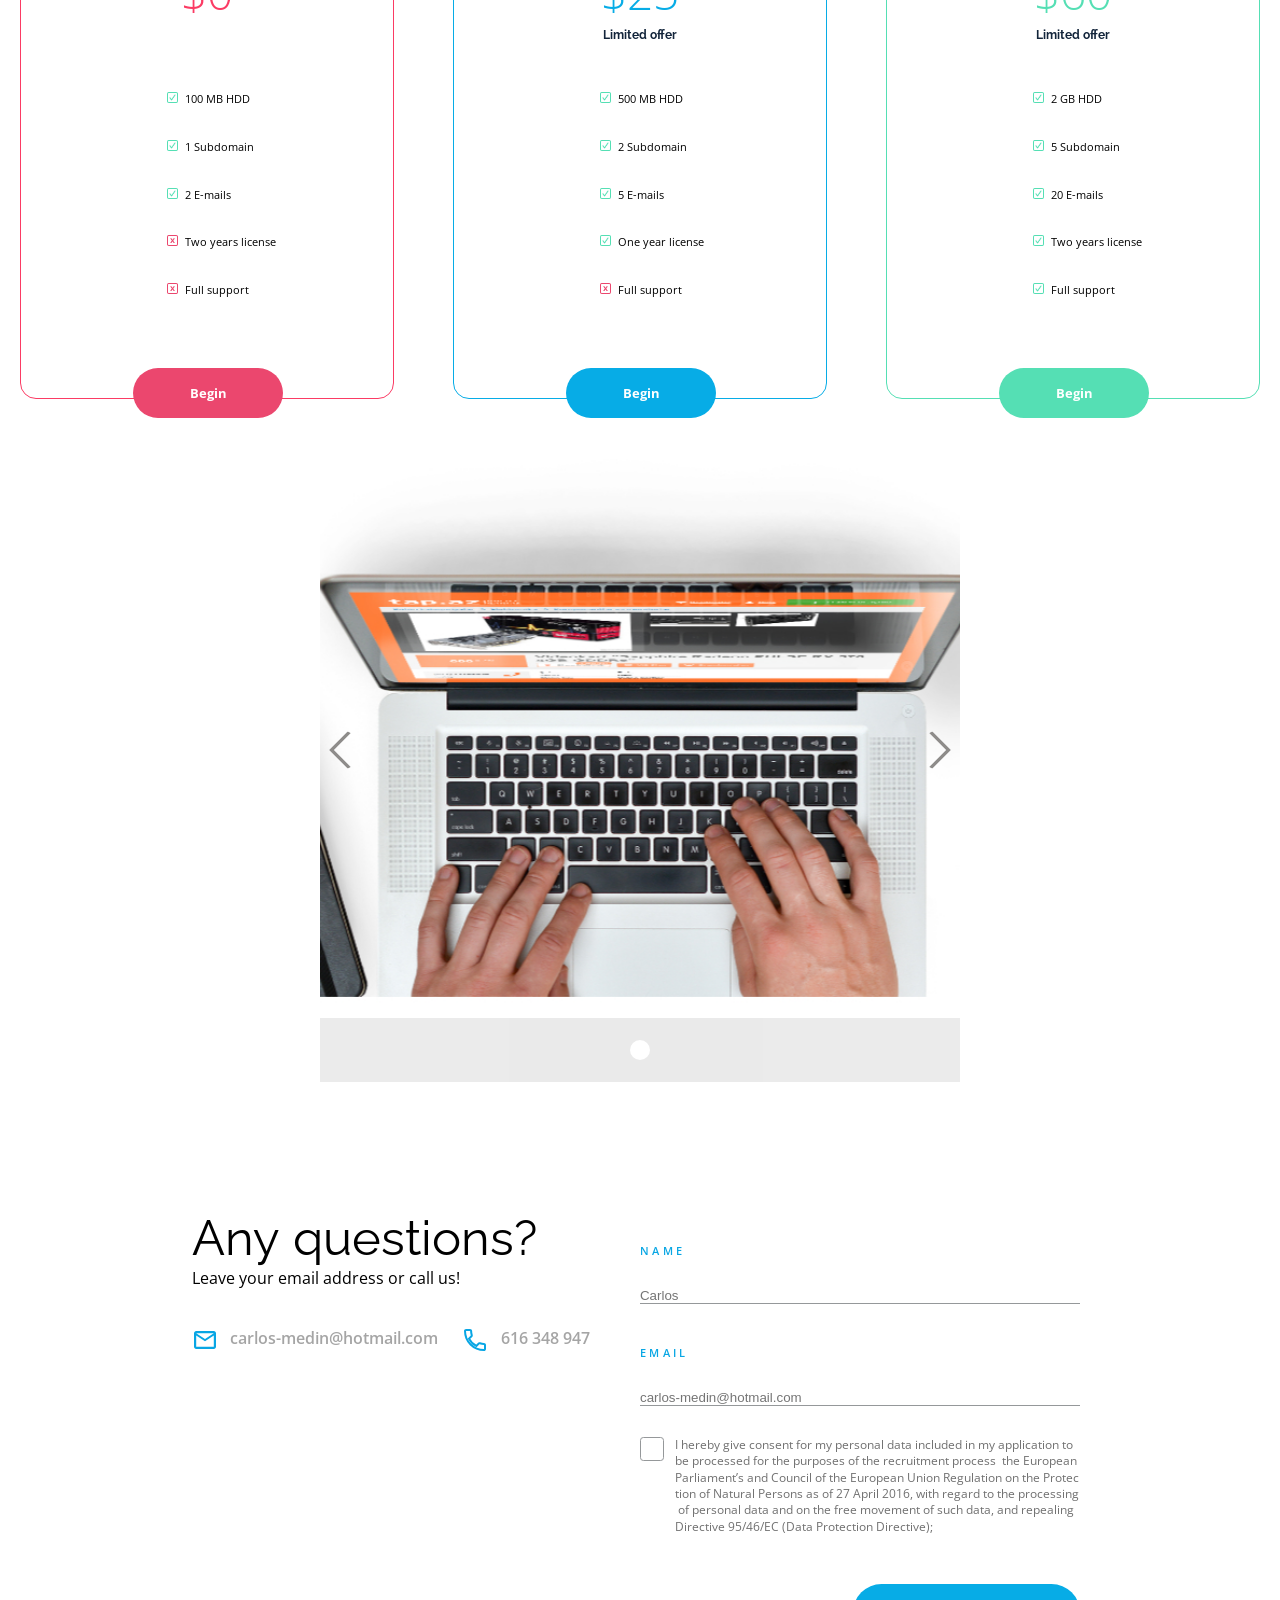
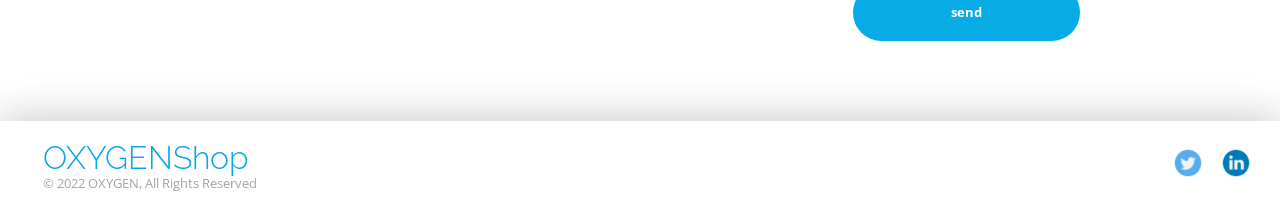
==== commit 5f105268: "Septima subida - Aplicando JS - Slider/diseño" ====
--- a/index.html
+++ b/index.html
@@ -10,6 +10,7 @@
     <script type="module" src="./script/object/select.js" defer></script>
     <script src="./script/object/btnup.js" defer></script>
     <script src="./script/helperForm.js" defer></script>
+    <script src="./script/object/popup.js" defer></script>
 </head>
 <body>
     <!--NAV-->
@@ -48,6 +49,27 @@
         <div class="btnup__img"></div>
     </div>
 
+    <!--Pop up-->
+    <div class="popup">
+        <div id="closepopup" class="popup__close"></div>
+        <div>
+            <span>Join our Newsletter</span>
+            <h2>Subscribe<br>Now !</h2>
+            <p>Never miss latest discount & special offers on your email.</p>
+        </div>
+        <div class="popup__inputs">
+            <div class="popup__inputs__content">
+                <input type="text" id="emailsubs" class="popup__inputs__content__email">
+                <span id="message_subs"></span>
+            </div>
+            <div id="btnsubs" class="popup__inputs__contbtn">
+                <div class="popup__inputs__contbtn__img"></div>
+            </div>
+        </div>
+    </div>
+    
+
+
     <!--MAIN-->
     <main class="main">
         <div class="main__content"> <!--Cambiar div a header-->
@@ -214,6 +236,19 @@
             </div>
         </section>
 
+        <!--SLIDER   slider__circle--disable-->
+        <div class="slider">
+            <div class="slider__btns">
+                <div class="slider__btns__back"></div>
+                <div class="slider__btns__img"></div>
+                <div class="slider__btns__next"></div>
+            </div>
+            <div class="slider__circle">
+                <div class="slider__circle--standar"></div> 
+            </div>
+        </div>
+
+        <!--FORMULARIO-->
         <section id="contact" class="form"> 
             <div class="form__contact">
                 <h2 class="form__titulo">Any&nbsp;questions?</h2>
@@ -255,7 +290,7 @@
             </form>
         </section> <!--.+@gmail\.com-->
 
-        
+        <!--FOOTER-->
         <footer class="footer">
             <a href="#nav">
                 <div class="footer__texto">
--- a/style/style.css
+++ b/style/style.css
@@ -7,6 +7,8 @@
 @import url('./footer.css');
 @import url('./btnup.css');
 @import url('./notificaciones.css');
+@import url('./popup.css');
+@import url('./slider.css');
 
 @font-face {
     font-family: 'Raleway';
@@ -16,6 +18,11 @@
 @font-face {
     font-family: 'Open Sans';
     src: url('../recursos/fonts/OpenSans.ttf');
+}
+
+@font-face {
+    font-family: 'DMSerif';
+    src: url('../recursos/fonts/DMSerif.ttf');
 }
 
 html{
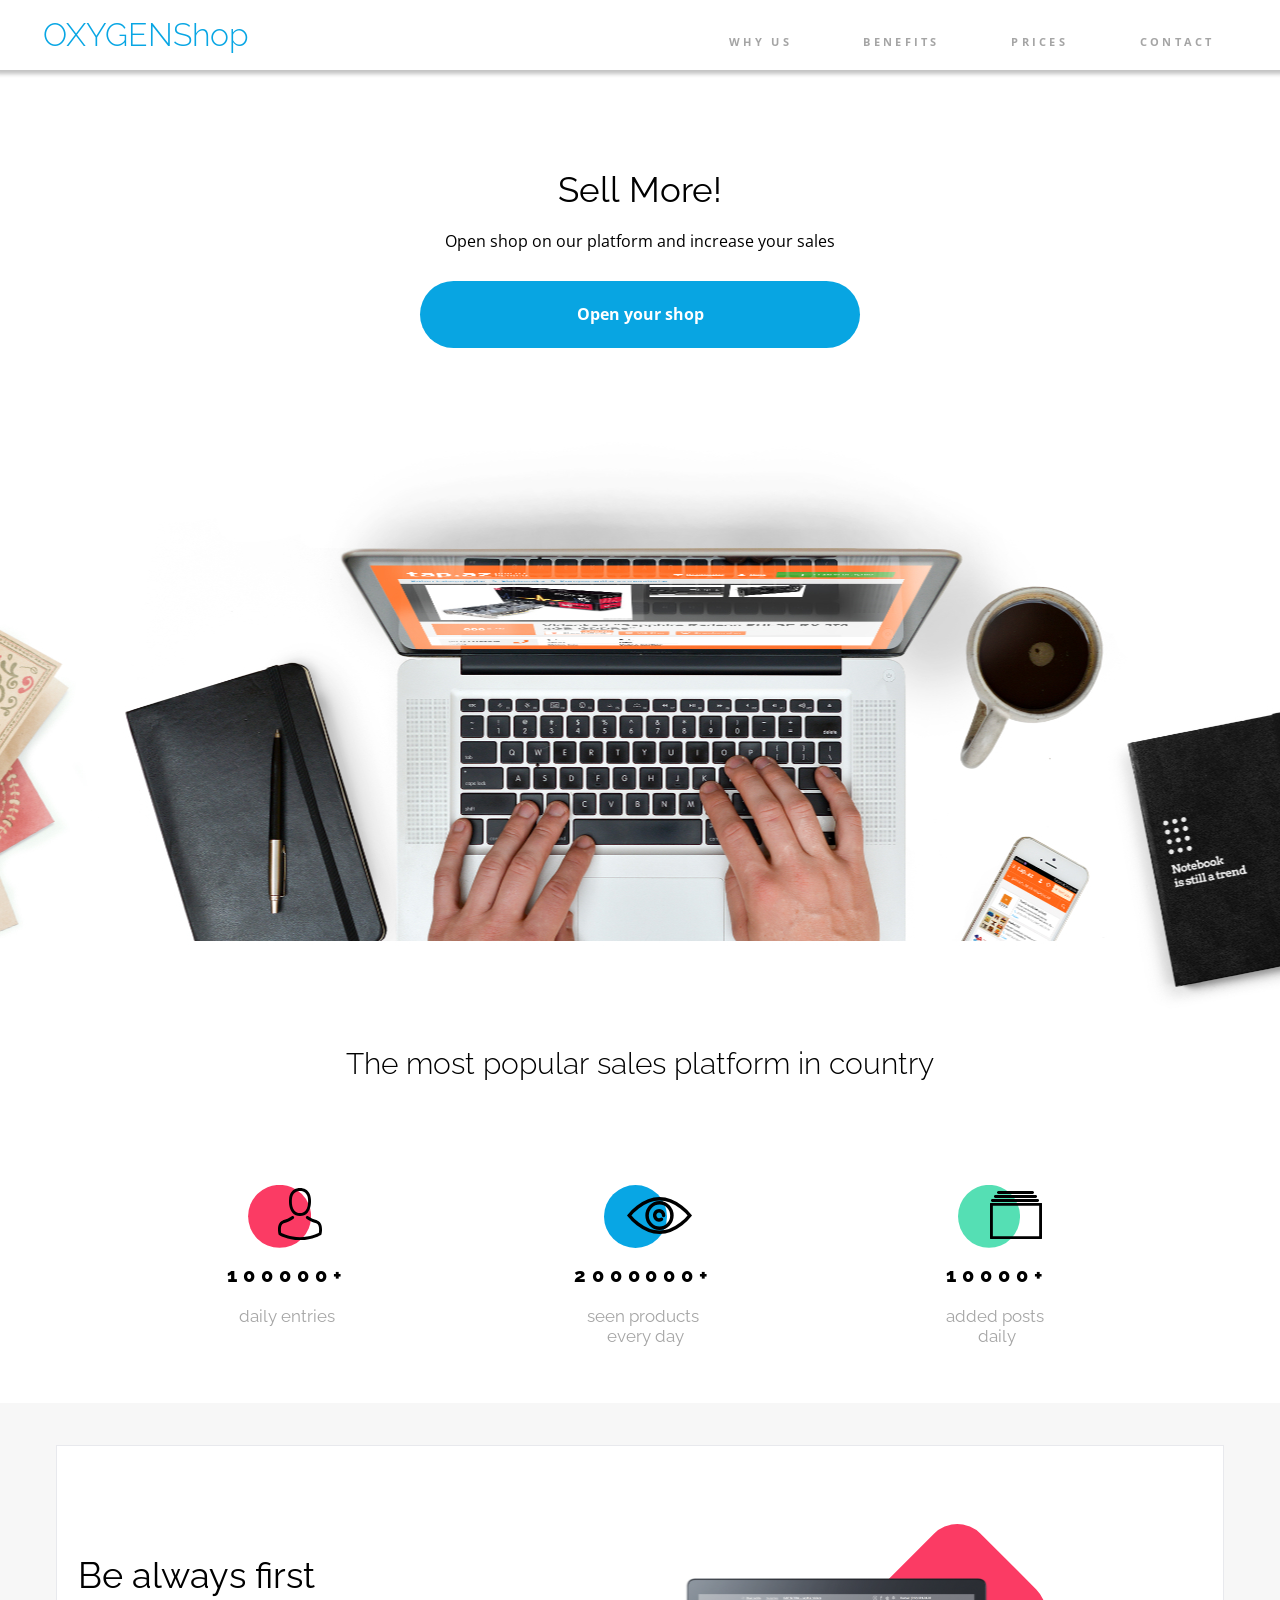
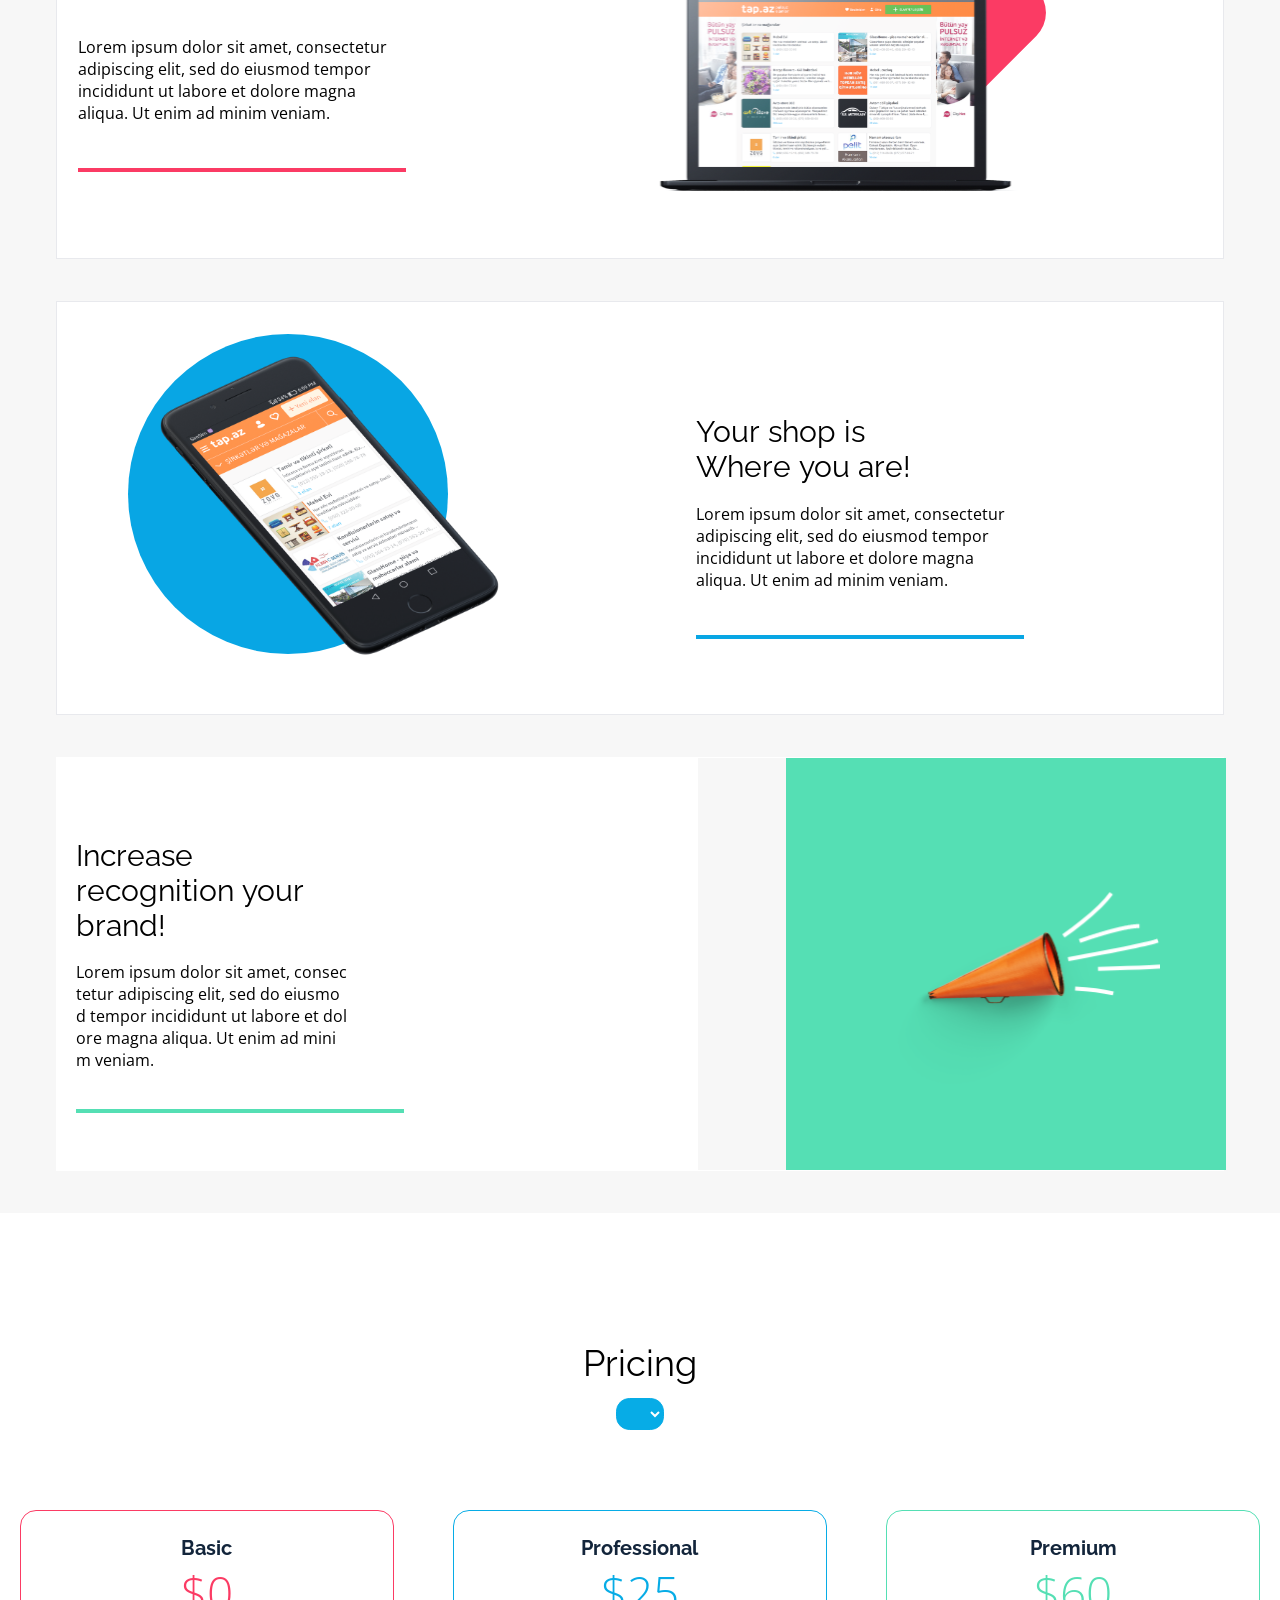
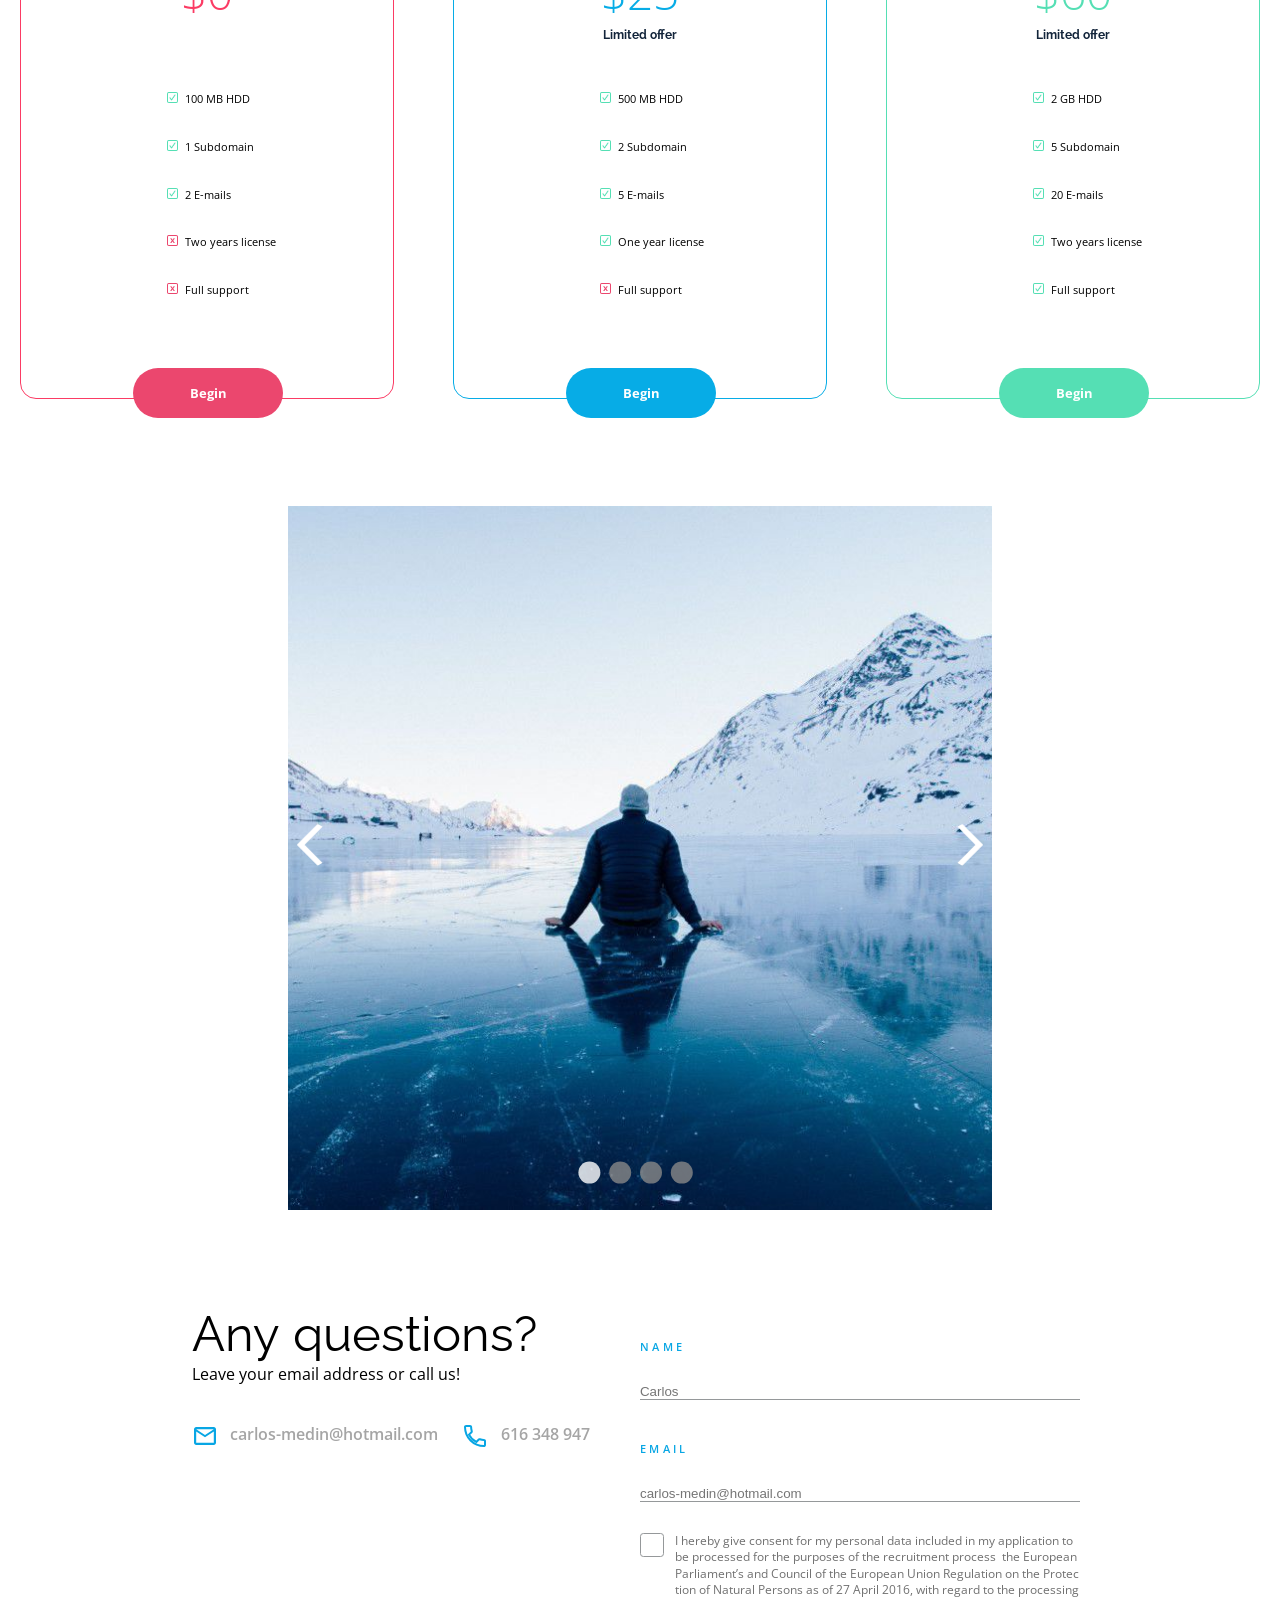
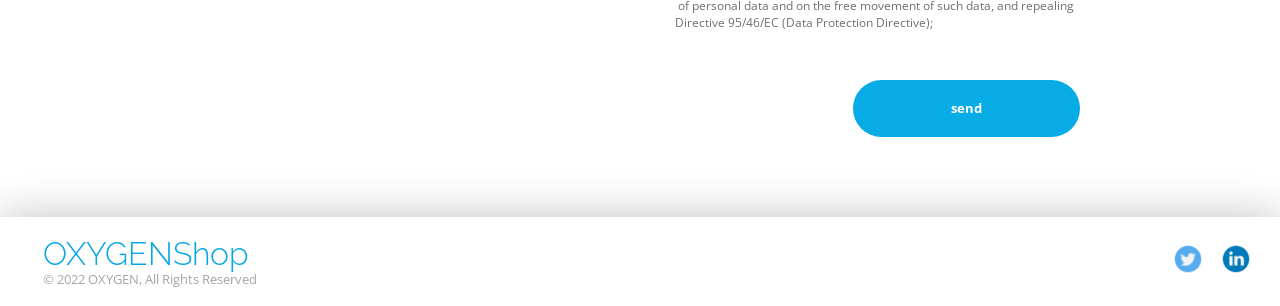
==== commit 63601c17: "OxygenShop - Aplicando JS Terminado - V.1" ====
--- a/index.html
+++ b/index.html
@@ -3,7 +3,7 @@
 <head>
     <meta charset="UTF-8">
     <meta name="viewport" content="width=device-width, initial-scale=1.0">
-    <title>Document</title>
+    <title>OXYGENShop</title>
     <link type="text/css" href="./style/style.css" rel="stylesheet">
     <script src="./script/object/menu.js" defer></script>
     <script src="./script/object/bar.js" defer></script>
@@ -11,6 +11,7 @@
     <script src="./script/object/btnup.js" defer></script>
     <script src="./script/helperForm.js" defer></script>
     <script src="./script/object/popup.js" defer></script>
+    <script src="./script/object/slider.js" defer></script>
 </head>
 <body>
     <!--NAV-->
@@ -33,7 +34,7 @@
     <!--DIV Notificaciones-->
     <div id="notificaciones" class="notificaciones notificaciones--hide">
         <div class="notificaciones__message">
-            <h3>Formato de Formulario</h3>
+            <h3><span></span>Formato de Formulario</h3>
             <ul>
                 <li>Nombre y Correo obligatorios</li>
                 <li>Nombre, solo admite letras</li>
@@ -146,7 +147,7 @@
                 <div class="card__imagen__dos2"></div>
             </div>
             <div class="card__texto">
-                <h2 class="card__titulo2"><span>Your&nbsp;shop&nbsp;is</span><span>Where&nbsp;you&nbsp;are!</span></h2>
+                <h2 class="card__titulo2">Your&nbsp;shop&nbsp;is<br>Where&nbsp;you&nbsp;are!</h2>
                 <p class="card__parrafo">
                     Lorem&nbsp;ipsum&nbsp;dolor&nbsp;sit&nbsp;amet,&nbsp;consectetur
                     <span>adipiscing&nbsp;elit,&nbsp;sed&nbsp;do&nbsp;eiusmod&nbsp;tempor</span>
@@ -159,7 +160,7 @@
 
         <div class="card card--redimension">
             <div class="card__texto card__texto--center">
-                <h2 class="card__titulo3"><span class="card__span">Increase</span><span class="card__span">&nbsp;recognition&nbsp;your</span><span>brand!</span></h2>
+                <h2 class="card__titulo3">Increase<br>recognition&nbsp;your<br>brand!</h2>
                 <p class="card__parrafo2">
                     Lorem&nbsp;ipsum&nbsp;dolor&nbsp;sit&nbsp;amet,&nbsp;consectetur&nbsp;adipiscing&nbsp;elit,&nbsp;sed&nbsp;do&nbsp;eiusmod&nbsp;tempor&nbsp;incididunt&nbsp;ut&nbsp;labore&nbsp;et&nbsp;dolore&nbsp;magna&nbsp;aliqua.&nbsp;Ut&nbsp;enim&nbsp;ad&nbsp;minim&nbsp;veniam.
                 </p>
@@ -236,15 +237,14 @@
             </div>
         </section>
 
-        <!--SLIDER   slider__circle--disable-->
+        <!--SLIDER slider__circle--standar slider__circle--disable-->
         <div class="slider">
             <div class="slider__btns">
-                <div class="slider__btns__back"></div>
-                <div class="slider__btns__img"></div>
-                <div class="slider__btns__next"></div>
+                <div id="sliderbtnback" class="slider__btns__back"></div>
+                <div id="sliderimgcontent" class="slider__btns__img"></div>
+                <div id="sliderbtnnext" class="slider__btns__next"></div>
             </div>
             <div class="slider__circle">
-                <div class="slider__circle--standar"></div> 
             </div>
         </div>
 
